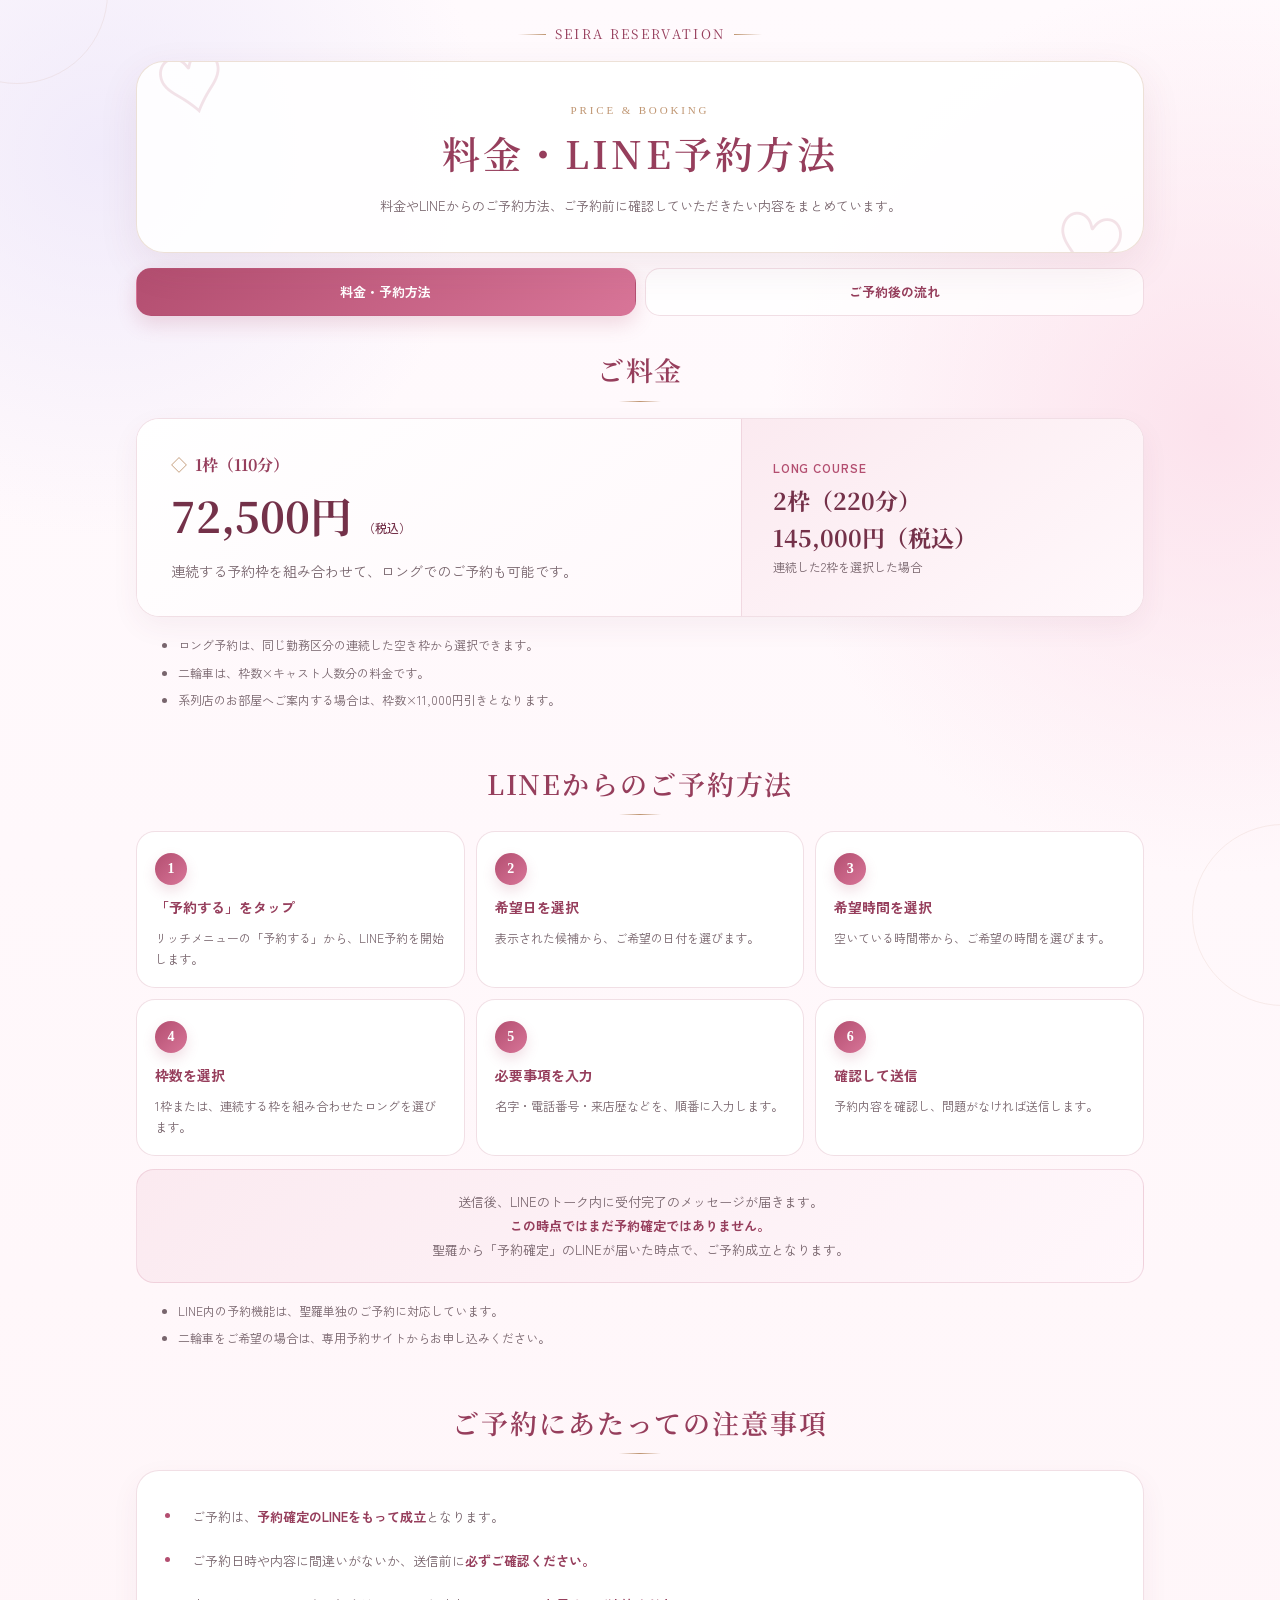
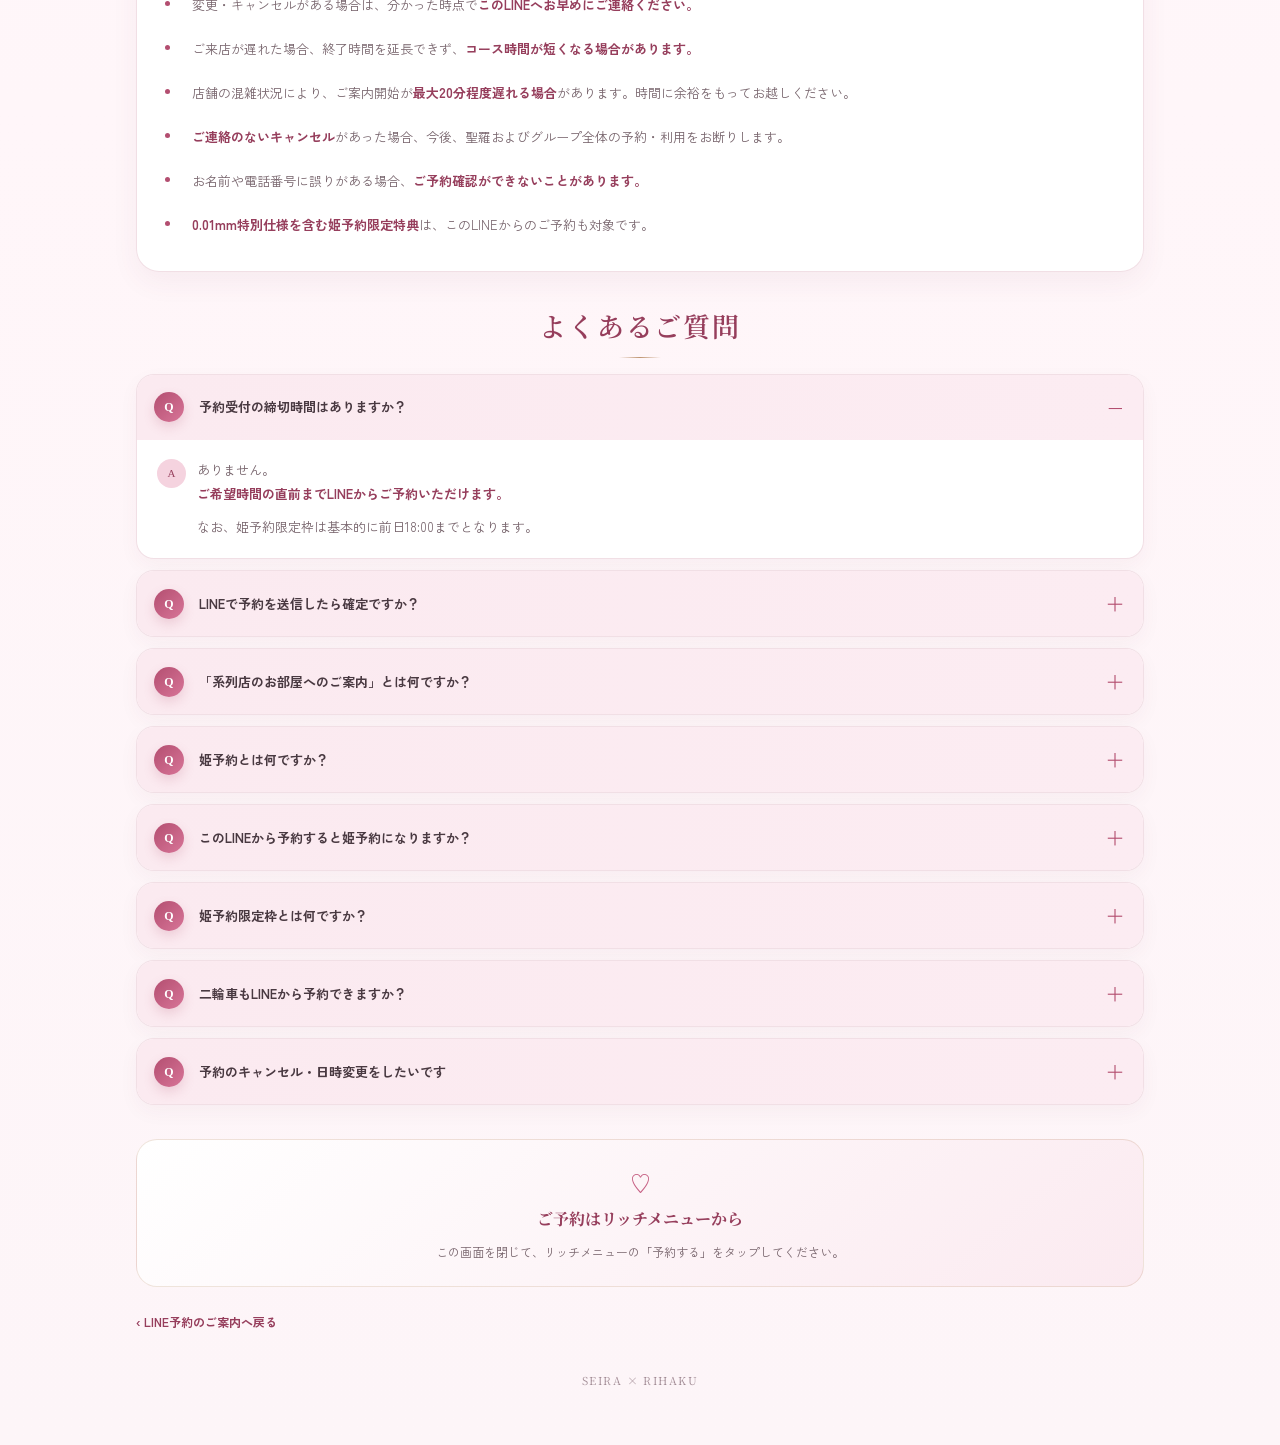
==== price-booking/index.html @ ce8f6fa1 "Add files via upload" ====
<!doctype html>
<html lang="ja">
<head>
  <meta charset="utf-8">
  <meta name="viewport" content="width=device-width,initial-scale=1,viewport-fit=cover">
  <meta name="theme-color" content="#fff7fa">
  <meta name="description" content="聖羅の料金とLINEからの予約方法をご案内します。">
  <title>料金・LINE予約方法｜聖羅</title>
  <link rel="stylesheet" href="../assets/style.css">
</head>
<body>
  <main class="site-shell">
    <div class="mini-brand">SEIRA RESERVATION</div>
    <header class="hero">
      <p class="eyebrow">Price &amp; Booking</p>
      <h1>料金・LINE予約方法</h1>
      <p class="hero-lead">料金やLINEからのご予約方法、ご予約前に確認していただきたい内容をまとめています。</p>
    </header>

    <nav class="page-tabs" aria-label="ページ切り替え">
      <a href="./" aria-current="page">料金・予約方法</a>
      <a href="../visit-flow/">ご予約後の流れ</a>
    </nav>

    <section class="section" aria-labelledby="price-title">
      <h2 class="section-heading" id="price-title">ご料金</h2>
      <div class="card price-card">
        <div class="price-main">
          <div class="price-label">1枠（110分）</div>
          <p class="price-value">72,500円 <small>（税込）</small></p>
          <p class="price-copy">連続する予約枠を組み合わせて、ロングでのご予約も可能です。</p>
        </div>
        <div class="price-example">
          <span>LONG COURSE</span>
          <strong>2枠（220分）<br>145,000円（税込）</strong>
          <small>連続した2枠を選択した場合</small>
        </div>
      </div>
      <ul class="note-list">
        <li>ロング予約は、同じ勤務区分の連続した空き枠から選択できます。</li>
        <li>二輪車は、枠数×キャスト人数分の料金です。</li>
        <li>系列店のお部屋へご案内する場合は、枠数×11,000円引きとなります。</li>
      </ul>
    </section>

    <section class="section" aria-labelledby="method-title">
      <h2 class="section-heading" id="method-title">LINEからのご予約方法</h2>
      <div class="method-grid">
        <article class="method-step"><span class="step-number">1</span><h3>「予約する」をタップ</h3><p>リッチメニューの「予約する」から、LINE予約を開始します。</p></article>
        <article class="method-step"><span class="step-number">2</span><h3>希望日を選択</h3><p>表示された候補から、ご希望の日付を選びます。</p></article>
        <article class="method-step"><span class="step-number">3</span><h3>希望時間を選択</h3><p>空いている時間帯から、ご希望の時間を選びます。</p></article>
        <article class="method-step"><span class="step-number">4</span><h3>枠数を選択</h3><p>1枠または、連続する枠を組み合わせたロングを選びます。</p></article>
        <article class="method-step"><span class="step-number">5</span><h3>必要事項を入力</h3><p>名字・電話番号・来店歴などを、順番に入力します。</p></article>
        <article class="method-step"><span class="step-number">6</span><h3>確認して送信</h3><p>予約内容を確認し、問題がなければ送信します。</p></article>
      </div>
      <div class="important-box">
        送信後、LINEのトーク内に受付完了のメッセージが届きます。<br>
        <strong>この時点ではまだ予約確定ではありません。</strong><br>
        聖羅から「予約確定」のLINEが届いた時点で、ご予約成立となります。
      </div>
      <ul class="note-list">
        <li>LINE内の予約機能は、聖羅単独のご予約に対応しています。</li>
        <li>二輪車をご希望の場合は、専用予約サイトからお申し込みください。</li>
      </ul>
    </section>

    <section class="section" aria-labelledby="notes-title">
      <h2 class="section-heading" id="notes-title">ご予約にあたっての注意事項</h2>
      <div class="card">
        <ul class="booking-notes">
          <li>ご予約は、<strong>予約確定のLINEをもって成立</strong>となります。</li>
          <li>ご予約日時や内容に間違いがないか、送信前に<strong>必ずご確認ください。</strong></li>
          <li>変更・キャンセルがある場合は、分かった時点で<strong>このLINEへお早めにご連絡ください。</strong></li>
          <li>ご来店が遅れた場合、終了時間を延長できず、<strong>コース時間が短くなる場合があります。</strong></li>
          <li>店舗の混雑状況により、ご案内開始が<strong>最大20分程度遅れる場合</strong>があります。時間に余裕をもってお越しください。</li>
          <li><strong>ご連絡のないキャンセル</strong>があった場合、今後、聖羅およびグループ全体の予約・利用をお断りします。</li>
          <li>お名前や電話番号に誤りがある場合、<strong>ご予約確認ができないことがあります。</strong></li>
          <li><strong>0.01mm特別仕様を含む姫予約限定特典</strong>は、このLINEからのご予約も対象です。</li>
        </ul>
      </div>
    </section>

    <section class="section" aria-labelledby="faq-title">
      <h2 class="section-heading" id="faq-title">よくあるご質問</h2>
      <div class="faq-list">
        <details class="faq-item" open>
          <summary>予約受付の締切時間はありますか？</summary>
          <div class="faq-answer"><p>ありません。<br><strong>ご希望時間の直前までLINEからご予約いただけます。</strong></p><p>なお、姫予約限定枠は基本的に前日18:00までとなります。</p></div>
        </details>
        <details class="faq-item">
          <summary>LINEで予約を送信したら確定ですか？</summary>
          <div class="faq-answer"><p>送信した時点では、まだ確定していません。</p><p>聖羅が内容を確認し、このLINEに予約確定のお知らせを送った時点でご予約成立となります。</p></div>
        </details>
        <details class="faq-item">
          <summary>「系列店のお部屋へのご案内」とは何ですか？</summary>
          <div class="faq-answer"><p>ご希望時間に李白のお部屋が満室の場合、近隣の系列店「ルージュ」または「ベガス」のお部屋へご案内することがあります。</p><p>その場合は、<strong>枠数×11,000円引き</strong>となります。系列店への案内可否は、LINE予約の途中で選択できます。</p></div>
        </details>
        <details class="faq-item">
          <summary>姫予約とは何ですか？</summary>
          <div class="faq-answer"><p>キャストを通して予約する方法です。姫予約限定の特典やオプションも用意しています。</p></div>
        </details>
        <details class="faq-item">
          <summary>このLINEから予約すると姫予約になりますか？</summary>
          <div class="faq-answer"><p>はい。この公式LINEの「予約する」から送信したご予約は、聖羅の姫予約として受け付けます。</p></div>
        </details>
        <details class="faq-item">
          <summary>姫予約限定枠とは何ですか？</summary>
          <div class="faq-answer"><p>姫予約でのみ受け付けている予約枠です。</p><p>通常の予約枠と締切時間が異なり、基本的に前日18:00までとなります。</p></div>
        </details>
        <details class="faq-item">
          <summary>二輪車もLINEから予約できますか？</summary>
          <div class="faq-answer"><p>LINE内の予約機能は、聖羅単独のご予約に対応しています。</p><p>二輪車をご希望の場合は、専用予約サイトからお申し込みください。</p></div>
        </details>
        <details class="faq-item">
          <summary>予約のキャンセル・日時変更をしたいです</summary>
          <div class="faq-answer"><p>このLINEにそのままご返信ください。</p><p>変更やキャンセルが分かった時点で、早めのご連絡をお願いいたします。</p></div>
        </details>
      </div>
    </section>

    <aside class="close-guide">
      <div class="heart" aria-hidden="true">♡</div>
      <strong>ご予約はリッチメニューから</strong>
      <p>この画面を閉じて、リッチメニューの「予約する」をタップしてください。</p>
    </aside>

    <a class="back-link" href="../">‹ LINE予約のご案内へ戻る</a>
    <footer class="footer">SEIRA × RIHAKU</footer>
  </main>
</body>
</html>
---- assets/style.css ----
@import url('https://fonts.googleapis.com/css2?family=Noto+Serif+JP:wght@500;600;700&family=Zen+Kaku+Gothic+New:wght@400;500;700&display=swap');

:root {
  --rose-950: #743149;
  --rose-800: #963e5c;
  --rose-700: #b34e70;
  --rose-500: #d87598;
  --rose-300: #ecb3c8;
  --rose-200: #f5d3df;
  --rose-100: #fbeaf0;
  --rose-50: #fff7fa;
  --lavender: #eee8fa;
  --gold: #bf9571;
  --ink: #493941;
  --muted: #78656d;
  --line: rgba(179, 78, 112, .18);
  --shadow: 0 14px 40px rgba(125, 52, 79, .09);
  --serif: 'Noto Serif JP', 'Yu Mincho', 'Hiragino Mincho ProN', serif;
  --sans: 'Zen Kaku Gothic New', 'Yu Gothic', 'Hiragino Kaku Gothic ProN', sans-serif;
}

* { box-sizing: border-box; }

html { scroll-behavior: smooth; }

body {
  margin: 0;
  color: var(--ink);
  background:
    radial-gradient(circle at 8% 5%, rgba(238, 232, 250, .85), transparent 24rem),
    radial-gradient(circle at 95% 14%, rgba(251, 220, 232, .78), transparent 28rem),
    linear-gradient(180deg, #fffafd 0%, #fff6f9 56%, #fdf5f8 100%);
  font-family: var(--sans);
  font-size: 16px;
  line-height: 1.85;
  -webkit-text-size-adjust: 100%;
}

body::before,
body::after {
  position: fixed;
  z-index: -1;
  width: 180px;
  height: 180px;
  border: 1px solid rgba(191, 149, 113, .13);
  border-radius: 50%;
  content: '';
  pointer-events: none;
}

body::before { top: -98px; left: -74px; }
body::after { right: -94px; bottom: -106px; }

a { color: inherit; }

.site-shell {
  width: min(100%, 1040px);
  margin: 0 auto;
  padding: 22px 16px 54px;
}

.mini-brand {
  display: flex;
  align-items: center;
  justify-content: center;
  gap: 9px;
  margin-bottom: 15px;
  color: var(--rose-800);
  font-family: var(--serif);
  font-size: 13px;
  letter-spacing: .18em;
}

.mini-brand::before,
.mini-brand::after {
  width: 28px;
  height: 1px;
  background: linear-gradient(90deg, transparent, var(--gold));
  content: '';
}

.mini-brand::after { transform: scaleX(-1); }

.hero {
  position: relative;
  overflow: hidden;
  padding: 38px 28px 34px;
  border: 1px solid rgba(191, 149, 113, .28);
  border-radius: 28px;
  background: rgba(255, 255, 255, .89);
  box-shadow: var(--shadow);
  text-align: center;
}

.hero::before,
.hero::after {
  position: absolute;
  color: rgba(179, 78, 112, .16);
  font-family: var(--serif);
  font-size: 72px;
  line-height: 1;
  content: '♡';
}

.hero::before { top: -18px; left: 18px; transform: rotate(-14deg); }
.hero::after { right: 17px; bottom: -25px; transform: rotate(12deg); }

.eyebrow {
  margin: 0 0 4px;
  color: var(--gold);
  font-family: Georgia, serif;
  font-size: 11px;
  letter-spacing: .26em;
  text-transform: uppercase;
}

h1 {
  margin: 0;
  color: var(--rose-800);
  font-family: var(--serif);
  font-size: clamp(25px, 5.2vw, 38px);
  font-weight: 600;
  letter-spacing: .08em;
  line-height: 1.5;
}

.hero-lead {
  max-width: 650px;
  margin: 13px auto 0;
  color: var(--muted);
  font-size: 13px;
  line-height: 1.85;
}

.page-tabs {
  display: grid;
  grid-template-columns: repeat(2, minmax(0, 1fr));
  gap: 9px;
  margin: 15px 0 30px;
}

.page-tabs a {
  display: flex;
  min-height: 48px;
  align-items: center;
  justify-content: center;
  padding: 9px 12px;
  border: 1px solid var(--line);
  border-radius: 15px;
  background: rgba(255, 255, 255, .76);
  color: var(--rose-800);
  font-size: 13px;
  font-weight: 700;
  line-height: 1.45;
  text-align: center;
  text-decoration: none;
}

.page-tabs a[aria-current='page'] {
  border-color: transparent;
  background: linear-gradient(135deg, var(--rose-700), var(--rose-500));
  color: #fff;
  box-shadow: 0 8px 20px rgba(179, 78, 112, .2);
}

.section { margin-top: 34px; }

.section-heading {
  margin: 0 0 16px;
  color: var(--rose-800);
  font-family: var(--serif);
  font-size: clamp(20px, 4vw, 27px);
  font-weight: 600;
  letter-spacing: .07em;
  line-height: 1.5;
  text-align: center;
}

.section-heading::after {
  display: block;
  width: 42px;
  height: 1px;
  margin: 10px auto 0;
  background: linear-gradient(90deg, transparent, var(--gold), transparent);
  content: '';
}

.card {
  border: 1px solid var(--line);
  border-radius: 23px;
  background: rgba(255, 255, 255, .94);
  box-shadow: 0 10px 28px rgba(125, 52, 79, .06);
}

.price-card {
  display: grid;
  grid-template-columns: minmax(0, 1.2fr) minmax(260px, .8fr);
  overflow: hidden;
}

.price-main {
  padding: 31px 34px;
  background: linear-gradient(145deg, #fff 0%, #fff8fb 100%);
}

.price-label {
  display: inline-flex;
  align-items: center;
  gap: 8px;
  margin-bottom: 5px;
  color: var(--rose-800);
  font-family: var(--serif);
  font-size: 16px;
  font-weight: 700;
}

.price-label::before { color: var(--gold); content: '◇'; }

.price-value {
  margin: 0;
  color: var(--rose-950);
  font-family: var(--serif);
  font-size: clamp(27px, 5vw, 42px);
  font-weight: 700;
  line-height: 1.45;
}

.price-value small {
  font-family: var(--sans);
  font-size: 12px;
  font-weight: 500;
}

.price-copy {
  margin: 14px 0 0;
  color: var(--muted);
  font-size: 14px;
}

.price-example {
  display: flex;
  flex-direction: column;
  justify-content: center;
  padding: 29px 31px;
  border-left: 1px solid var(--line);
  background: linear-gradient(145deg, var(--rose-100), #fff8fb);
}

.price-example span {
  color: var(--rose-700);
  font-size: 12px;
  font-weight: 700;
  letter-spacing: .08em;
}

.price-example strong {
  margin-top: 4px;
  color: var(--rose-950);
  font-family: var(--serif);
  font-size: 23px;
  line-height: 1.6;
}

.price-example small { color: var(--muted); font-size: 12px; }

.note-list {
  margin: 0;
  padding: 17px 23px 19px 42px;
  color: var(--muted);
  font-size: 12px;
}

.note-list li + li { margin-top: 5px; }

.method-grid {
  display: grid;
  grid-template-columns: repeat(3, minmax(0, 1fr));
  gap: 11px;
}

.method-step {
  position: relative;
  min-height: 148px;
  padding: 20px 18px 18px;
  border: 1px solid var(--line);
  border-radius: 19px;
  background: rgba(255, 255, 255, .94);
}

.step-number {
  display: inline-flex;
  width: 32px;
  height: 32px;
  align-items: center;
  justify-content: center;
  margin-bottom: 10px;
  border-radius: 50%;
  background: linear-gradient(135deg, var(--rose-700), var(--rose-500));
  color: #fff;
  font-family: Georgia, serif;
  font-size: 14px;
  font-weight: 700;
  box-shadow: 0 6px 13px rgba(179, 78, 112, .18);
}

.method-step h3 {
  margin: 0;
  color: var(--rose-800);
  font-size: 14px;
}

.method-step p {
  margin: 6px 0 0;
  color: var(--muted);
  font-size: 12px;
  line-height: 1.75;
}

.important-box {
  margin-top: 13px;
  padding: 20px 22px;
  border: 1px solid rgba(179, 78, 112, .16);
  border-radius: 18px;
  background: linear-gradient(135deg, var(--rose-100), #fff7fb);
  color: var(--muted);
  font-size: 13px;
  text-align: center;
}

.important-box strong { color: var(--rose-800); }

.booking-notes {
  margin: 0;
  padding: 24px 29px 24px 52px;
  list-style: none;
  counter-reset: note;
}

.booking-notes li {
  position: relative;
  padding: 10px 0 10px 3px;
  color: var(--muted);
  font-size: 13px;
}

.booking-notes li::before {
  position: absolute;
  top: 18px;
  left: -24px;
  width: 5px;
  height: 5px;
  border-radius: 50%;
  background: var(--rose-700);
  content: '';
}

.booking-notes strong { color: var(--rose-800); }

.faq-list { display: grid; gap: 11px; }

.faq-item {
  overflow: hidden;
  border: 1px solid var(--line);
  border-radius: 18px;
  background: rgba(255, 255, 255, .95);
  box-shadow: 0 7px 20px rgba(125, 52, 79, .045);
}

.faq-item summary {
  position: relative;
  display: grid;
  grid-template-columns: 34px minmax(0, 1fr) 22px;
  gap: 11px;
  align-items: center;
  padding: 14px 17px;
  background: linear-gradient(90deg, var(--rose-100), #fcecf2);
  color: var(--ink);
  cursor: pointer;
  font-size: 13px;
  font-weight: 700;
  list-style: none;
}

.faq-item summary::-webkit-details-marker { display: none; }

.faq-item summary::before {
  display: inline-flex;
  width: 30px;
  height: 30px;
  align-items: center;
  justify-content: center;
  border-radius: 50%;
  background: linear-gradient(135deg, var(--rose-700), var(--rose-500));
  color: #fff;
  content: 'Q';
  font-family: Georgia, serif;
  font-size: 12px;
  box-shadow: 0 5px 12px rgba(179, 78, 112, .2);
}

.faq-item summary::after {
  color: var(--rose-700);
  content: '＋';
  font-size: 20px;
  font-weight: 400;
  text-align: center;
}

.faq-item[open] summary::after { content: '−'; }

.faq-answer {
  position: relative;
  padding: 18px 22px 19px 60px;
  color: var(--muted);
  font-size: 13px;
}

.faq-answer::before {
  position: absolute;
  top: 19px;
  left: 20px;
  display: inline-flex;
  width: 29px;
  height: 29px;
  align-items: center;
  justify-content: center;
  border-radius: 50%;
  background: var(--rose-200);
  color: var(--rose-800);
  content: 'A';
  font-family: Georgia, serif;
  font-size: 11px;
}

.faq-answer p { margin: 0; }
.faq-answer p + p { margin-top: 9px; }
.faq-answer strong { color: var(--rose-800); }

.timeline {
  position: relative;
  display: grid;
  gap: 16px;
}

.timeline::before {
  position: absolute;
  top: 34px;
  bottom: 34px;
  left: 32px;
  width: 1px;
  background: linear-gradient(var(--rose-300), var(--lavender), var(--rose-300));
  content: '';
}

.timeline-item {
  position: relative;
  display: grid;
  grid-template-columns: 46px minmax(0, 1fr);
  gap: 15px;
  align-items: start;
  padding: 24px 26px 24px 20px;
}

.timeline-number {
  z-index: 1;
  display: flex;
  width: 40px;
  height: 40px;
  align-items: center;
  justify-content: center;
  border: 4px solid #fff;
  border-radius: 50%;
  background: linear-gradient(135deg, var(--rose-700), var(--rose-500));
  color: #fff;
  font-family: Georgia, serif;
  font-size: 14px;
  font-weight: 700;
  box-shadow: 0 6px 15px rgba(179, 78, 112, .2);
}

.timeline-copy h2 {
  margin: 4px 0 8px;
  color: var(--rose-800);
  font-family: var(--serif);
  font-size: 18px;
}

.timeline-copy p {
  margin: 0;
  color: var(--muted);
  font-size: 13px;
}

.timeline-copy p + p { margin-top: 12px; }
.timeline-copy strong { color: var(--rose-800); }

.survey-callout {
  margin-top: 14px;
  padding: 13px 15px;
  border: 1px solid rgba(136, 111, 177, .16);
  border-radius: 14px;
  background: linear-gradient(135deg, var(--lavender), #fbf8ff);
  color: #6e577f;
  font-size: 12px;
  font-weight: 700;
}

.close-guide {
  margin-top: 34px;
  padding: 23px 22px;
  border: 1px solid rgba(191, 149, 113, .25);
  border-radius: 21px;
  background: linear-gradient(140deg, #fff, var(--rose-100));
  text-align: center;
}

.close-guide .heart { color: var(--rose-600, #c65f83); font-size: 21px; }

.close-guide strong {
  display: block;
  margin-top: 2px;
  color: var(--rose-800);
  font-family: var(--serif);
  font-size: 16px;
}

.close-guide p {
  margin: 7px 0 0;
  color: var(--muted);
  font-size: 12px;
}

.back-link {
  display: inline-flex;
  align-items: center;
  gap: 6px;
  margin-top: 24px;
  color: var(--rose-800);
  font-size: 12px;
  font-weight: 700;
  text-decoration: none;
}

.footer {
  padding: 35px 0 0;
  color: #a28c95;
  font-family: var(--serif);
  font-size: 11px;
  letter-spacing: .13em;
  text-align: center;
}

.portal-grid {
  display: grid;
  grid-template-columns: repeat(2, minmax(0, 1fr));
  gap: 14px;
  margin-top: 24px;
}

.portal-link {
  display: block;
  padding: 26px 21px;
  border: 1px solid var(--line);
  border-radius: 21px;
  background: rgba(255, 255, 255, .94);
  color: var(--rose-800);
  text-decoration: none;
  box-shadow: var(--shadow);
}

.portal-link span { color: var(--gold); font-family: Georgia, serif; font-size: 11px; letter-spacing: .2em; }
.portal-link strong { display: block; margin-top: 4px; font-family: var(--serif); font-size: 19px; }
.portal-link p { margin: 6px 0 0; color: var(--muted); font-size: 12px; }

@media (max-width: 720px) {
  body { font-size: 15px; }
  .site-shell { padding: 14px 10px 42px; }
  .hero { padding: 29px 17px 27px; border-radius: 22px; }
  .hero::before, .hero::after { font-size: 52px; }
  .page-tabs { margin-bottom: 27px; }
  .page-tabs a { min-height: 45px; padding: 8px 7px; font-size: 11.5px; }
  .section { margin-top: 29px; }
  .price-card { grid-template-columns: 1fr; }
  .price-main { padding: 25px 21px; }
  .price-example { padding: 20px 21px; border-top: 1px solid var(--line); border-left: 0; }
  .price-example strong { font-size: 20px; }
  .note-list { padding: 14px 20px 17px 36px; }
  .method-grid { grid-template-columns: repeat(2, minmax(0, 1fr)); gap: 8px; }
  .method-step { min-height: 137px; padding: 17px 14px 15px; }
  .booking-notes { padding: 18px 18px 19px 43px; }
  .booking-notes li { font-size: 12px; line-height: 1.8; }
  .faq-item summary { grid-template-columns: 31px minmax(0, 1fr) 18px; gap: 9px; padding: 12px 12px; font-size: 12px; }
  .faq-item summary::before { width: 28px; height: 28px; }
  .faq-answer { padding: 15px 14px 17px 50px; font-size: 12px; }
  .faq-answer::before { top: 16px; left: 13px; width: 27px; height: 27px; }
  .timeline::before { left: 26px; }
  .timeline-item { grid-template-columns: 39px minmax(0, 1fr); gap: 11px; padding: 19px 15px 20px 11px; }
  .timeline-number { width: 36px; height: 36px; }
  .timeline-copy h2 { margin-top: 2px; font-size: 16px; }
  .timeline-copy p { font-size: 12px; }
  .portal-grid { grid-template-columns: 1fr; }
}

@media (max-width: 370px) {
  .method-grid { grid-template-columns: 1fr; }
  .method-step { min-height: 0; }
}

@media (prefers-reduced-motion: reduce) {
  html { scroll-behavior: auto; }
}
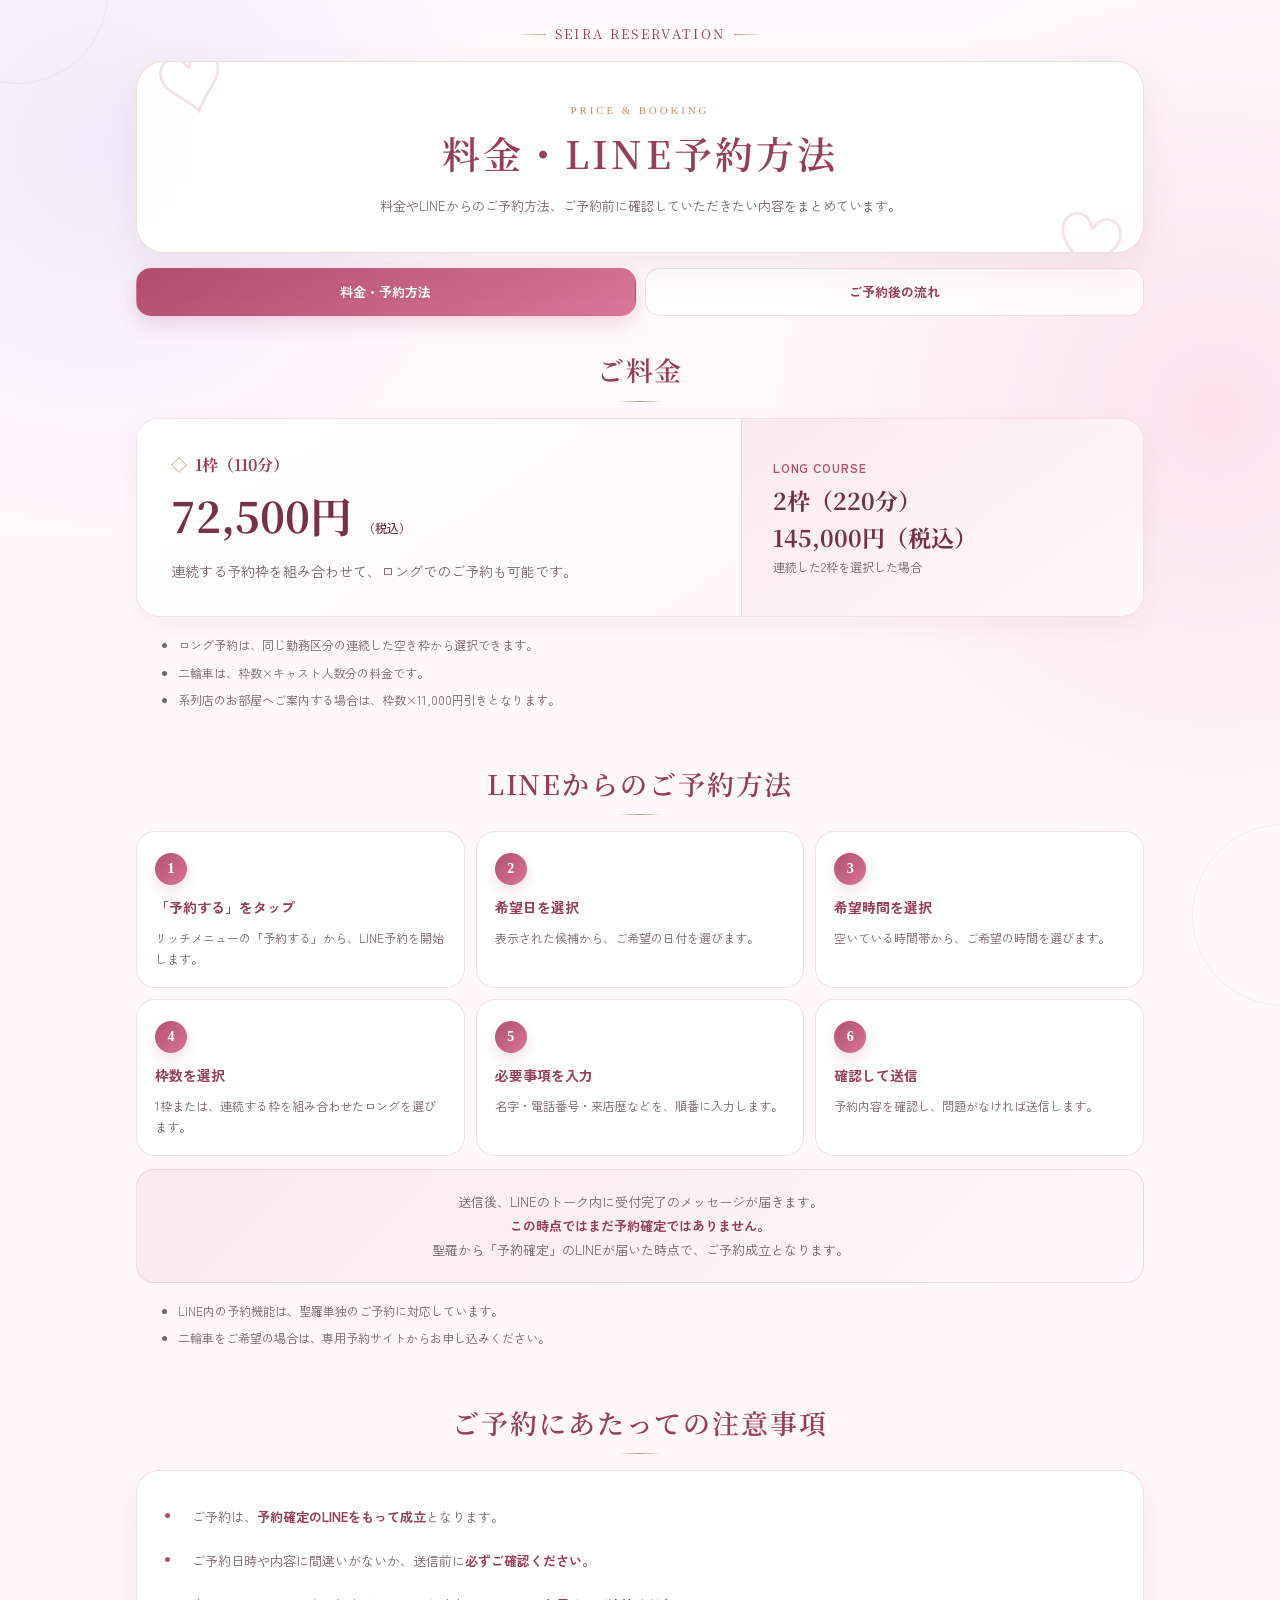
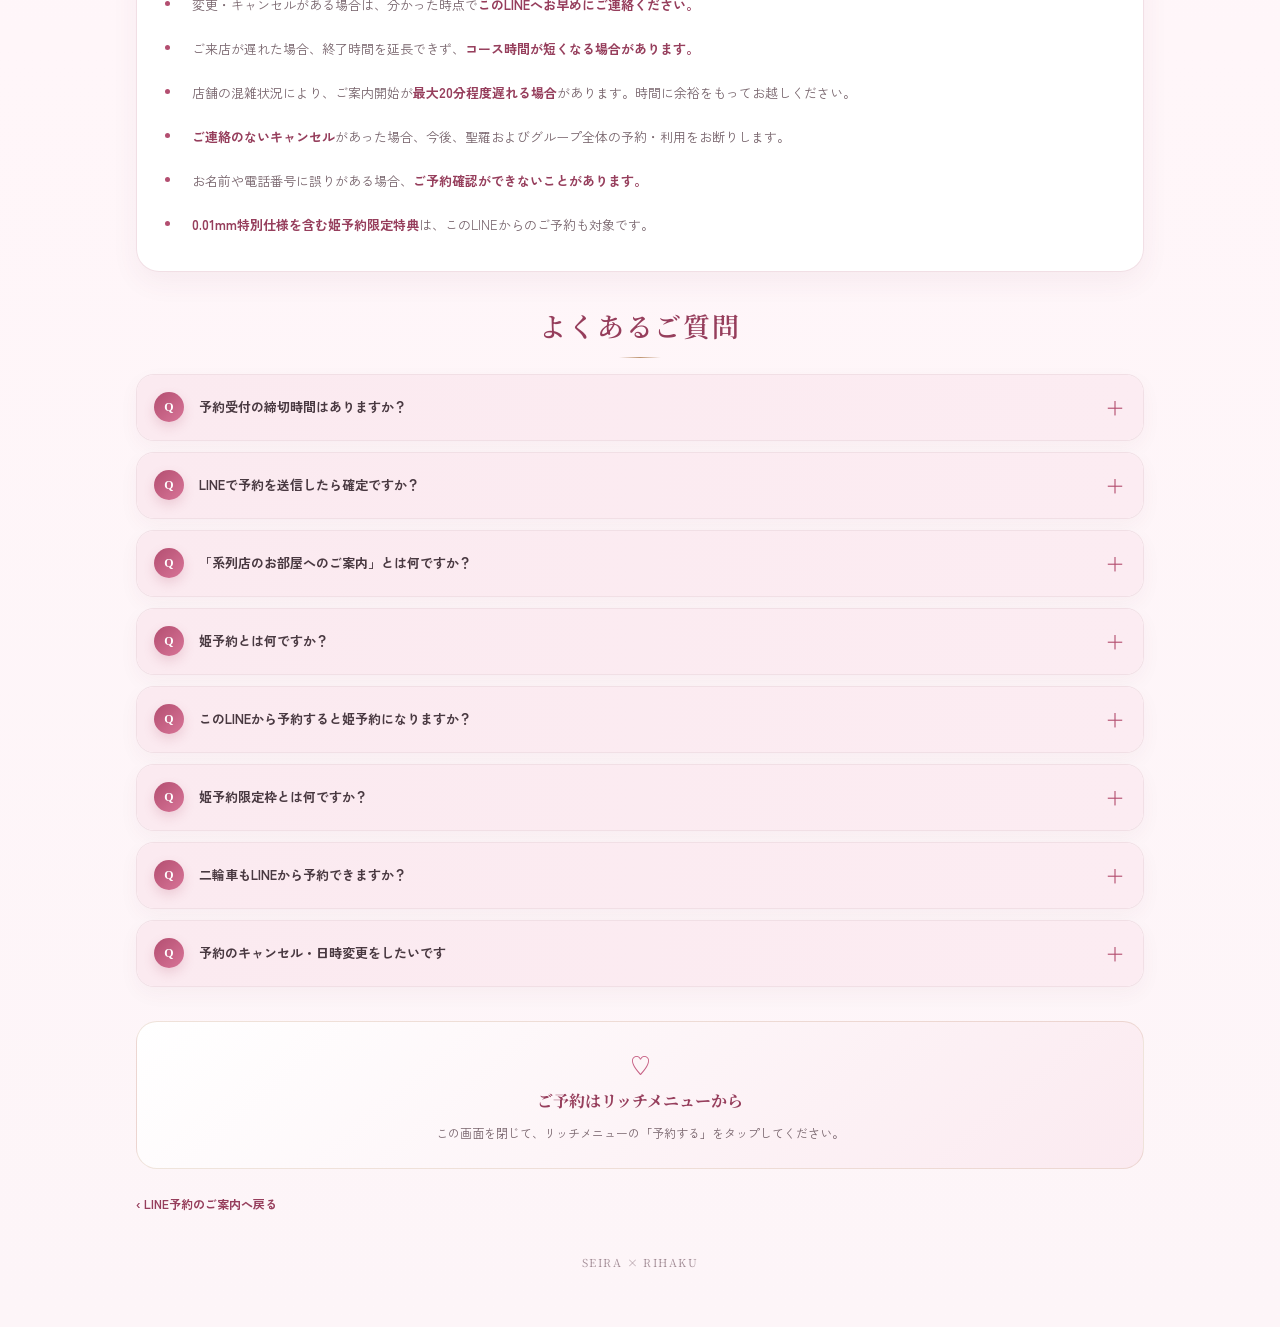
==== commit c4815830: "Update index.html" ====
--- a/price-booking/index.html
+++ b/price-booking/index.html
@@ -83,7 +83,7 @@
     <section class="section" aria-labelledby="faq-title">
       <h2 class="section-heading" id="faq-title">よくあるご質問</h2>
       <div class="faq-list">
-        <details class="faq-item" open>
+        <details class="faq-item">
           <summary>予約受付の締切時間はありますか？</summary>
           <div class="faq-answer"><p>ありません。<br><strong>ご希望時間の直前までLINEからご予約いただけます。</strong></p><p>なお、姫予約限定枠は基本的に前日18:00までとなります。</p></div>
         </details>
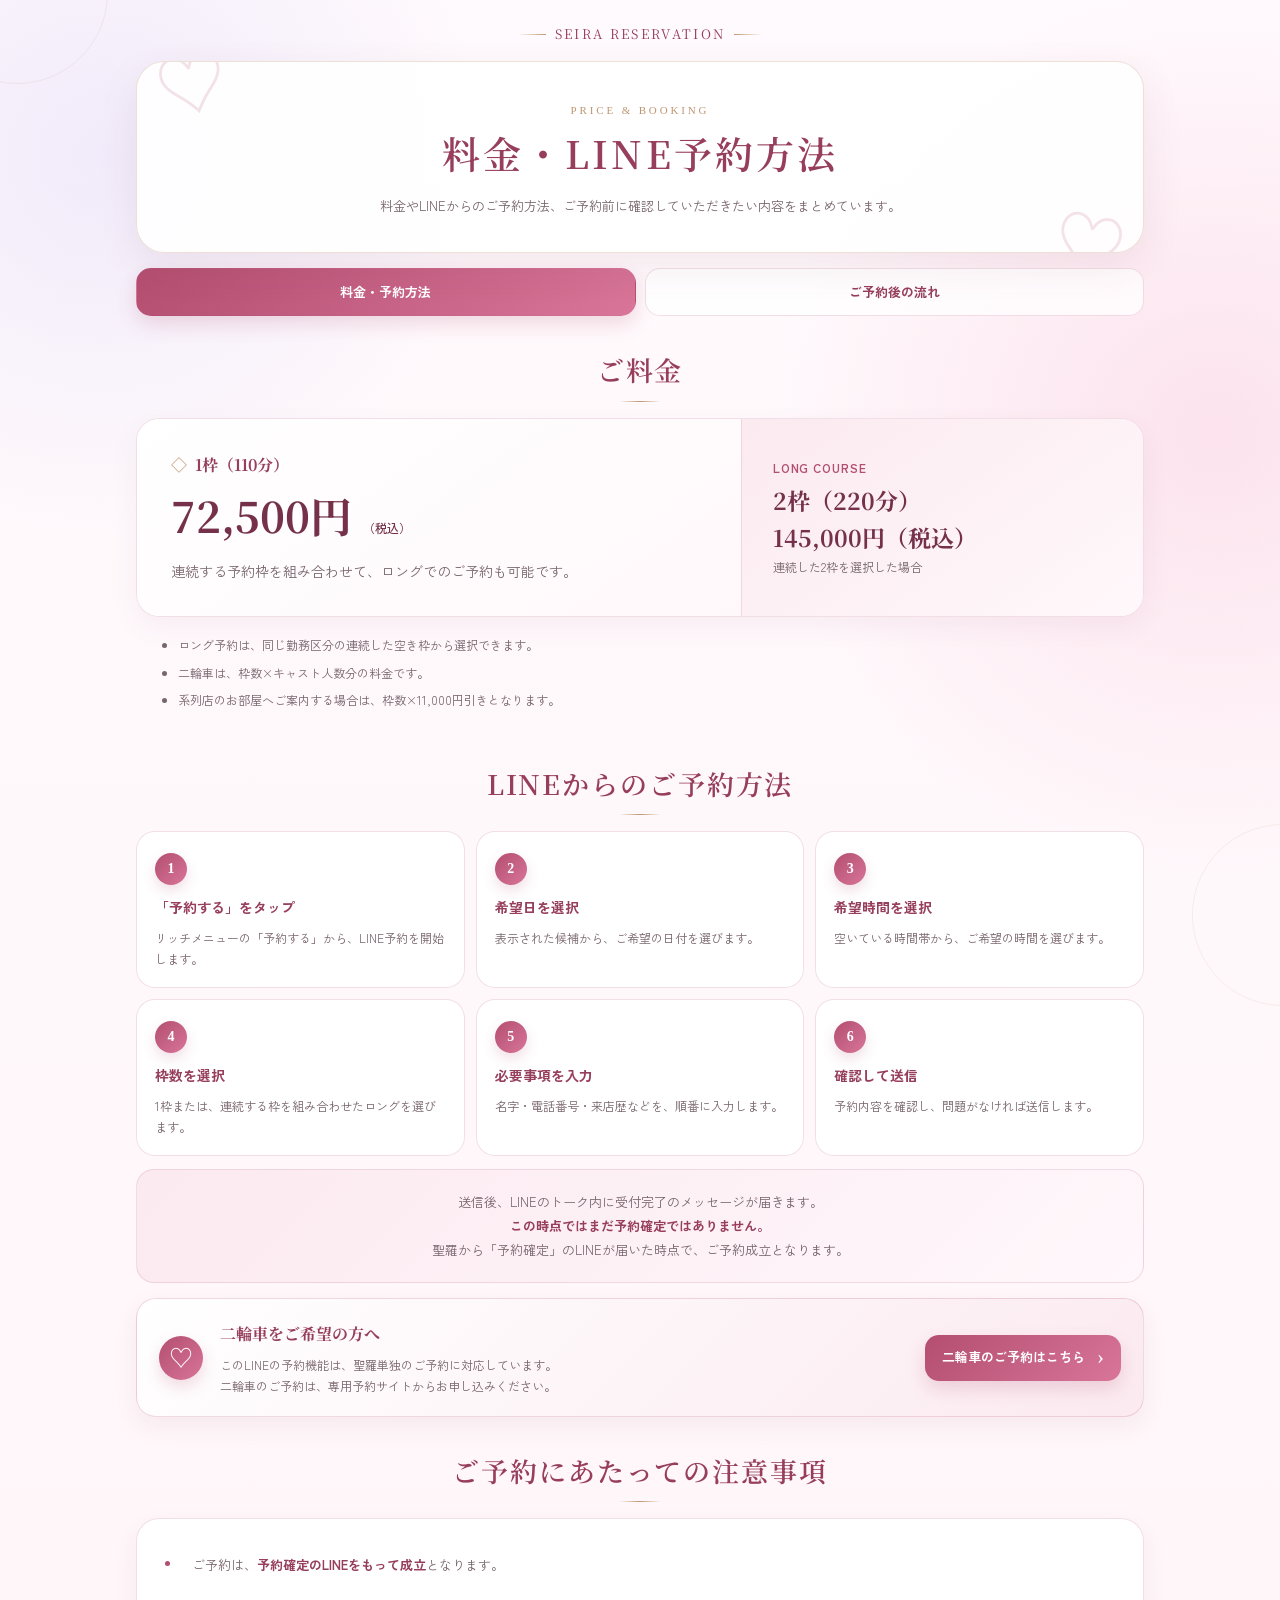
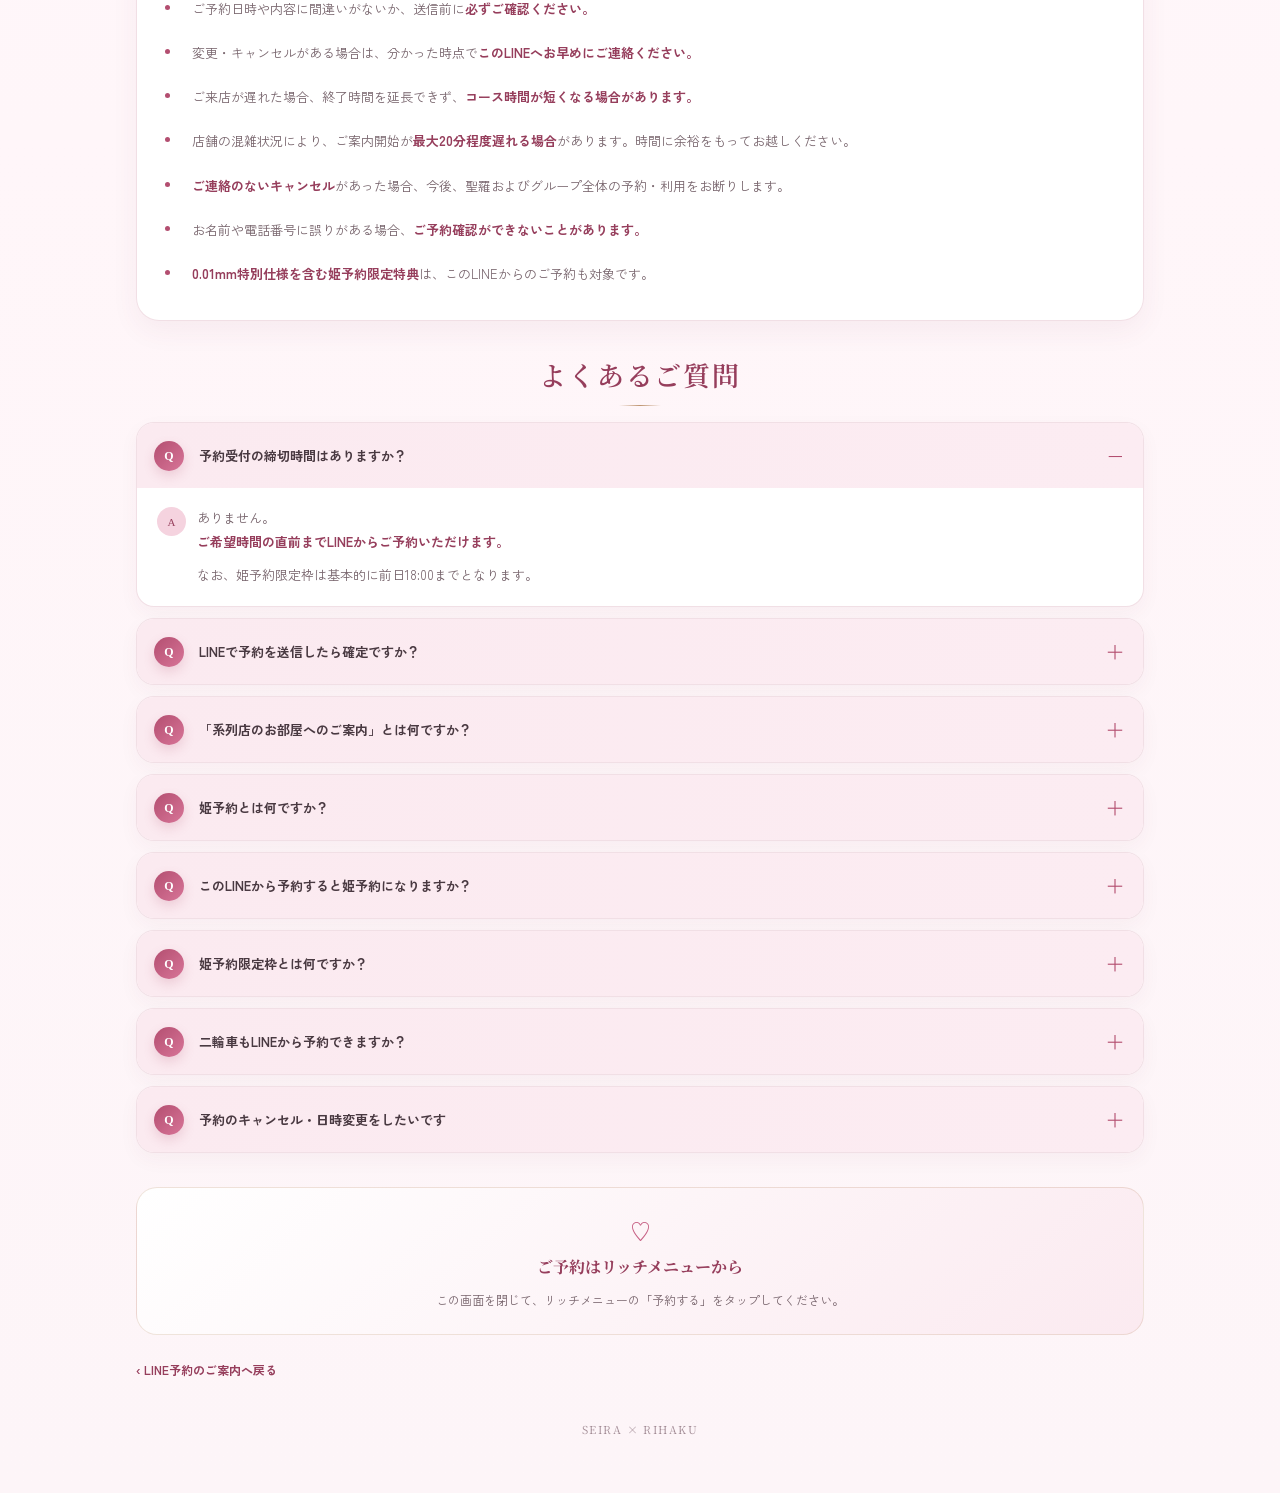
==== commit 0f2e2c68: "Add pair booking section and update FAQ for motorcycles" ====
--- a/price-booking/index.html
+++ b/price-booking/index.html
@@ -58,10 +58,14 @@
         <strong>この時点ではまだ予約確定ではありません。</strong><br>
         聖羅から「予約確定」のLINEが届いた時点で、ご予約成立となります。
       </div>
-      <ul class="note-list">
-        <li>LINE内の予約機能は、聖羅単独のご予約に対応しています。</li>
-        <li>二輪車をご希望の場合は、専用予約サイトからお申し込みください。</li>
-      </ul>
+      <aside class="pair-booking-card" aria-labelledby="pair-booking-title">
+        <div class="pair-booking-mark" aria-hidden="true">♡</div>
+        <div class="pair-booking-copy">
+          <h3 id="pair-booking-title">二輪車をご希望の方へ</h3>
+          <p>このLINEの予約機能は、聖羅単独のご予約に対応しています。<br>二輪車のご予約は、専用予約サイトからお申し込みください。</p>
+        </div>
+        <a class="pair-booking-button" href="https://seiraripo-reserve.com/" target="_blank" rel="noopener noreferrer">二輪車のご予約はこちら<span aria-hidden="true">›</span></a>
+      </aside>
     </section>
 
     <section class="section" aria-labelledby="notes-title">
@@ -83,7 +87,7 @@
     <section class="section" aria-labelledby="faq-title">
       <h2 class="section-heading" id="faq-title">よくあるご質問</h2>
       <div class="faq-list">
-        <details class="faq-item">
+        <details class="faq-item" open>
           <summary>予約受付の締切時間はありますか？</summary>
           <div class="faq-answer"><p>ありません。<br><strong>ご希望時間の直前までLINEからご予約いただけます。</strong></p><p>なお、姫予約限定枠は基本的に前日18:00までとなります。</p></div>
         </details>
@@ -109,7 +113,11 @@
         </details>
         <details class="faq-item">
           <summary>二輪車もLINEから予約できますか？</summary>
-          <div class="faq-answer"><p>LINE内の予約機能は、聖羅単独のご予約に対応しています。</p><p>二輪車をご希望の場合は、専用予約サイトからお申し込みください。</p></div>
+          <div class="faq-answer">
+            <p>このLINEの予約機能は、聖羅単独のご予約に対応しています。</p>
+            <p>二輪車をご希望の場合は、専用予約サイトからお申し込みください。</p>
+            <a class="pair-booking-button pair-booking-button-inline" href="https://seiraripo-reserve.com/" target="_blank" rel="noopener noreferrer">二輪車のご予約はこちら<span aria-hidden="true">›</span></a>
+          </div>
         </details>
         <details class="faq-item">
           <summary>予約のキャンセル・日時変更をしたいです</summary>
--- a/assets/style.css
+++ b/assets/style.css
@@ -329,6 +329,85 @@
 
 .important-box strong { color: var(--rose-800); }
 
+.pair-booking-card {
+  display: grid;
+  grid-template-columns: 46px minmax(0, 1fr) auto;
+  gap: 15px;
+  align-items: center;
+  margin-top: 15px;
+  padding: 20px 22px;
+  border: 1px solid rgba(179, 78, 112, .2);
+  border-radius: 20px;
+  background: linear-gradient(135deg, #fff 0%, var(--rose-100) 100%);
+  box-shadow: 0 9px 24px rgba(125, 52, 79, .07);
+}
+
+.pair-booking-mark {
+  display: flex;
+  width: 44px;
+  height: 44px;
+  align-items: center;
+  justify-content: center;
+  border-radius: 50%;
+  background: linear-gradient(135deg, var(--rose-700), var(--rose-500));
+  color: #fff;
+  font-family: var(--serif);
+  font-size: 24px;
+  box-shadow: 0 7px 16px rgba(179, 78, 112, .2);
+}
+
+.pair-booking-copy h3 {
+  margin: 0;
+  color: var(--rose-800);
+  font-family: var(--serif);
+  font-size: 16px;
+}
+
+.pair-booking-copy p {
+  margin: 5px 0 0;
+  color: var(--muted);
+  font-size: 12px;
+  line-height: 1.75;
+}
+
+.pair-booking-button {
+  display: inline-flex;
+  min-height: 46px;
+  align-items: center;
+  justify-content: center;
+  gap: 12px;
+  padding: 10px 17px;
+  border-radius: 14px;
+  background: linear-gradient(135deg, var(--rose-700), var(--rose-500));
+  color: #fff;
+  font-size: 13px;
+  font-weight: 700;
+  line-height: 1.45;
+  text-align: center;
+  text-decoration: none;
+  box-shadow: 0 8px 18px rgba(179, 78, 112, .2);
+  transition: transform .18s ease, box-shadow .18s ease;
+}
+
+.pair-booking-button:hover {
+  transform: translateY(-1px);
+  box-shadow: 0 10px 22px rgba(179, 78, 112, .26);
+}
+
+.pair-booking-button:focus-visible {
+  outline: 3px solid rgba(216, 117, 152, .28);
+  outline-offset: 3px;
+}
+
+.pair-booking-button span {
+  font-family: Georgia, serif;
+  font-size: 21px;
+  font-weight: 400;
+  line-height: 1;
+}
+
+.pair-booking-button-inline { margin-top: 14px; }
+
 .booking-notes {
   margin: 0;
   padding: 24px 29px 24px 52px;
@@ -587,6 +666,9 @@
   .note-list { padding: 14px 20px 17px 36px; }
   .method-grid { grid-template-columns: repeat(2, minmax(0, 1fr)); gap: 8px; }
   .method-step { min-height: 137px; padding: 17px 14px 15px; }
+  .pair-booking-card { grid-template-columns: 44px minmax(0, 1fr); gap: 12px; padding: 18px 16px; }
+  .pair-booking-button { grid-column: 1 / -1; width: 100%; }
+  .pair-booking-button-inline { display: flex; width: 100%; }
   .booking-notes { padding: 18px 18px 19px 43px; }
   .booking-notes li { font-size: 12px; line-height: 1.8; }
   .faq-item summary { grid-template-columns: 31px minmax(0, 1fr) 18px; gap: 9px; padding: 12px 12px; font-size: 12px; }
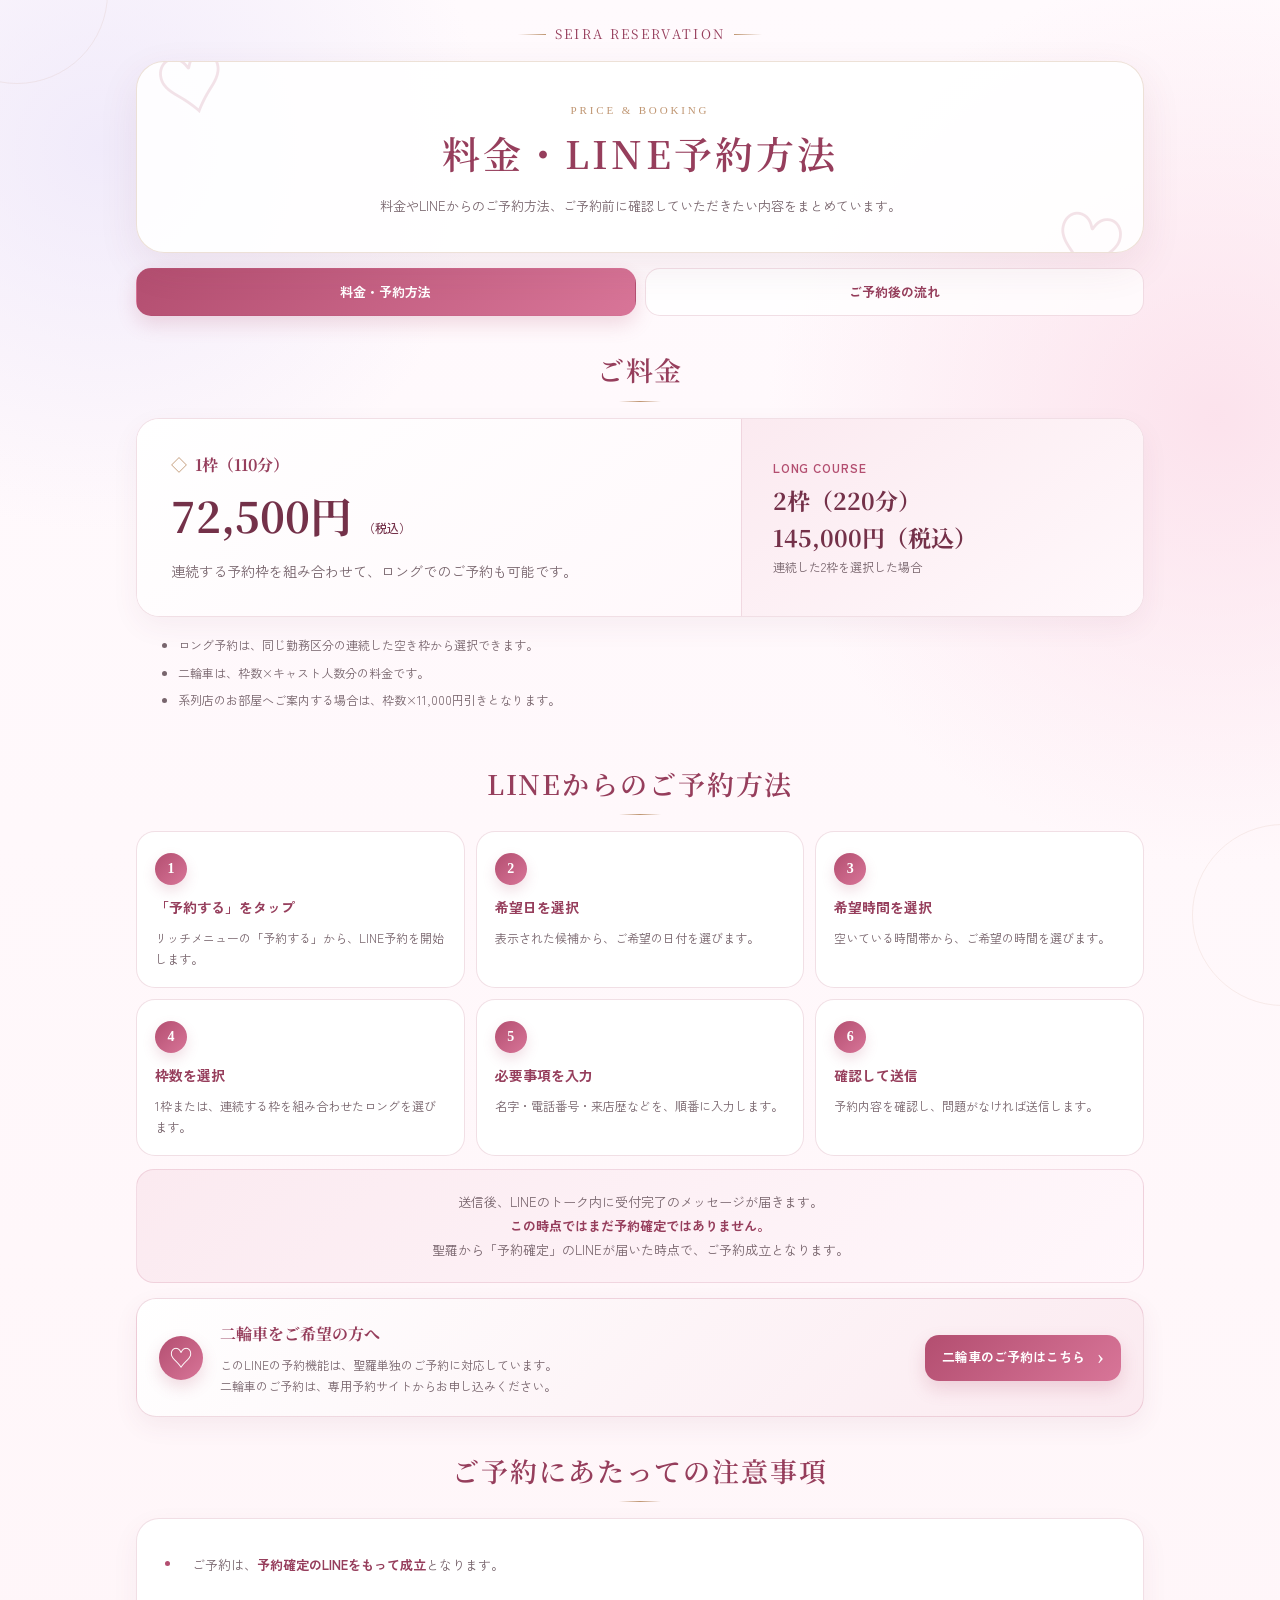
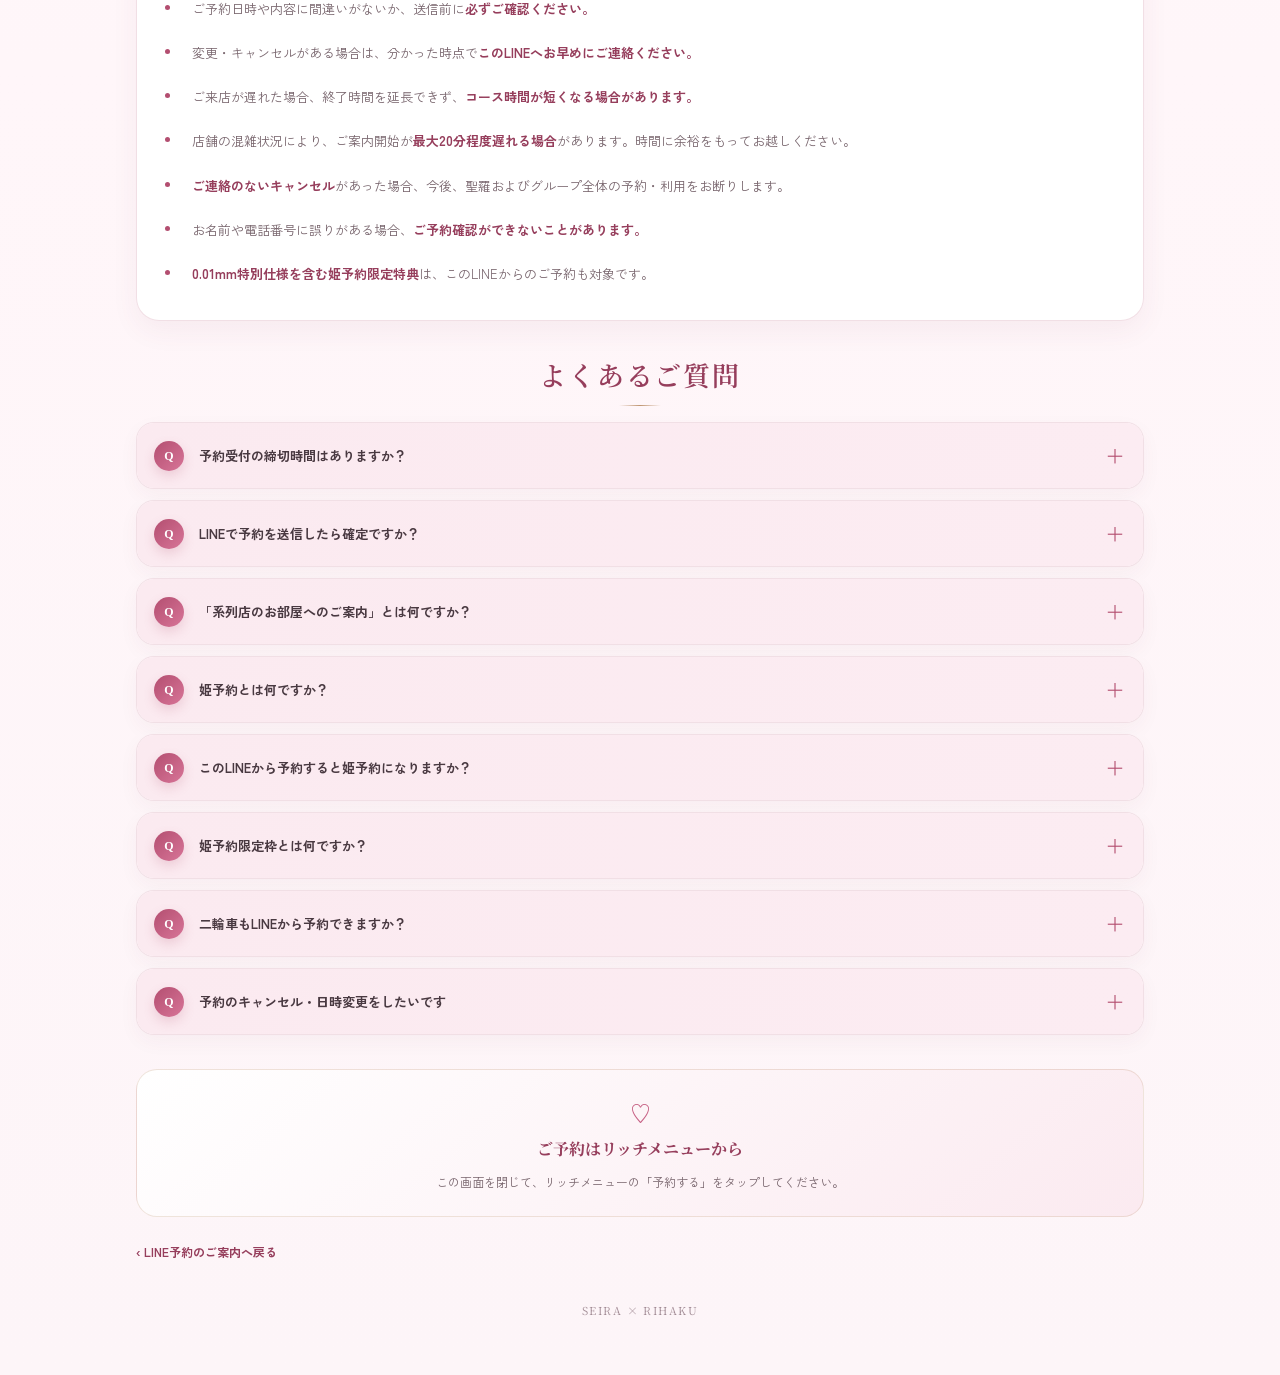
==== commit 9de1723f: "Remove 'open' attribute from FAQ item details" ====
--- a/price-booking/index.html
+++ b/price-booking/index.html
@@ -87,7 +87,7 @@
     <section class="section" aria-labelledby="faq-title">
       <h2 class="section-heading" id="faq-title">よくあるご質問</h2>
       <div class="faq-list">
-        <details class="faq-item" open>
+        <details class="faq-item">
           <summary>予約受付の締切時間はありますか？</summary>
           <div class="faq-answer"><p>ありません。<br><strong>ご希望時間の直前までLINEからご予約いただけます。</strong></p><p>なお、姫予約限定枠は基本的に前日18:00までとなります。</p></div>
         </details>
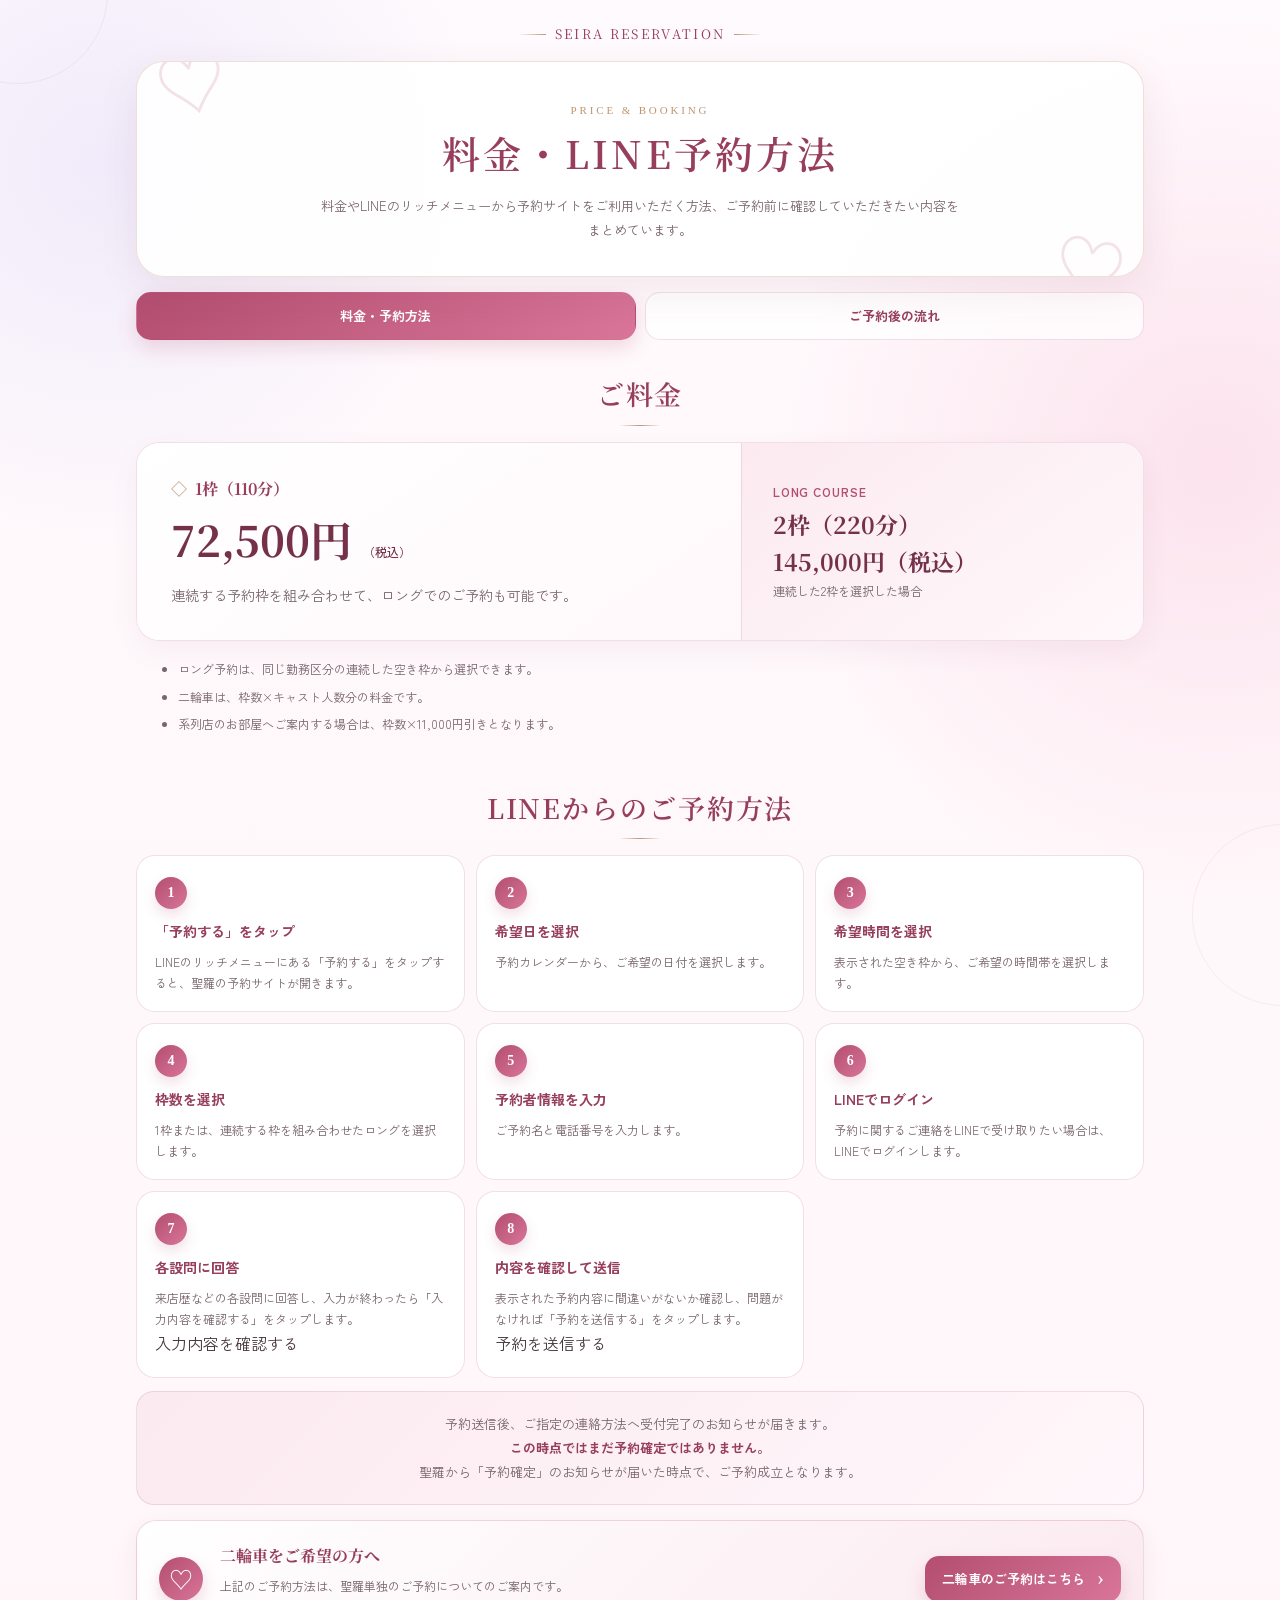
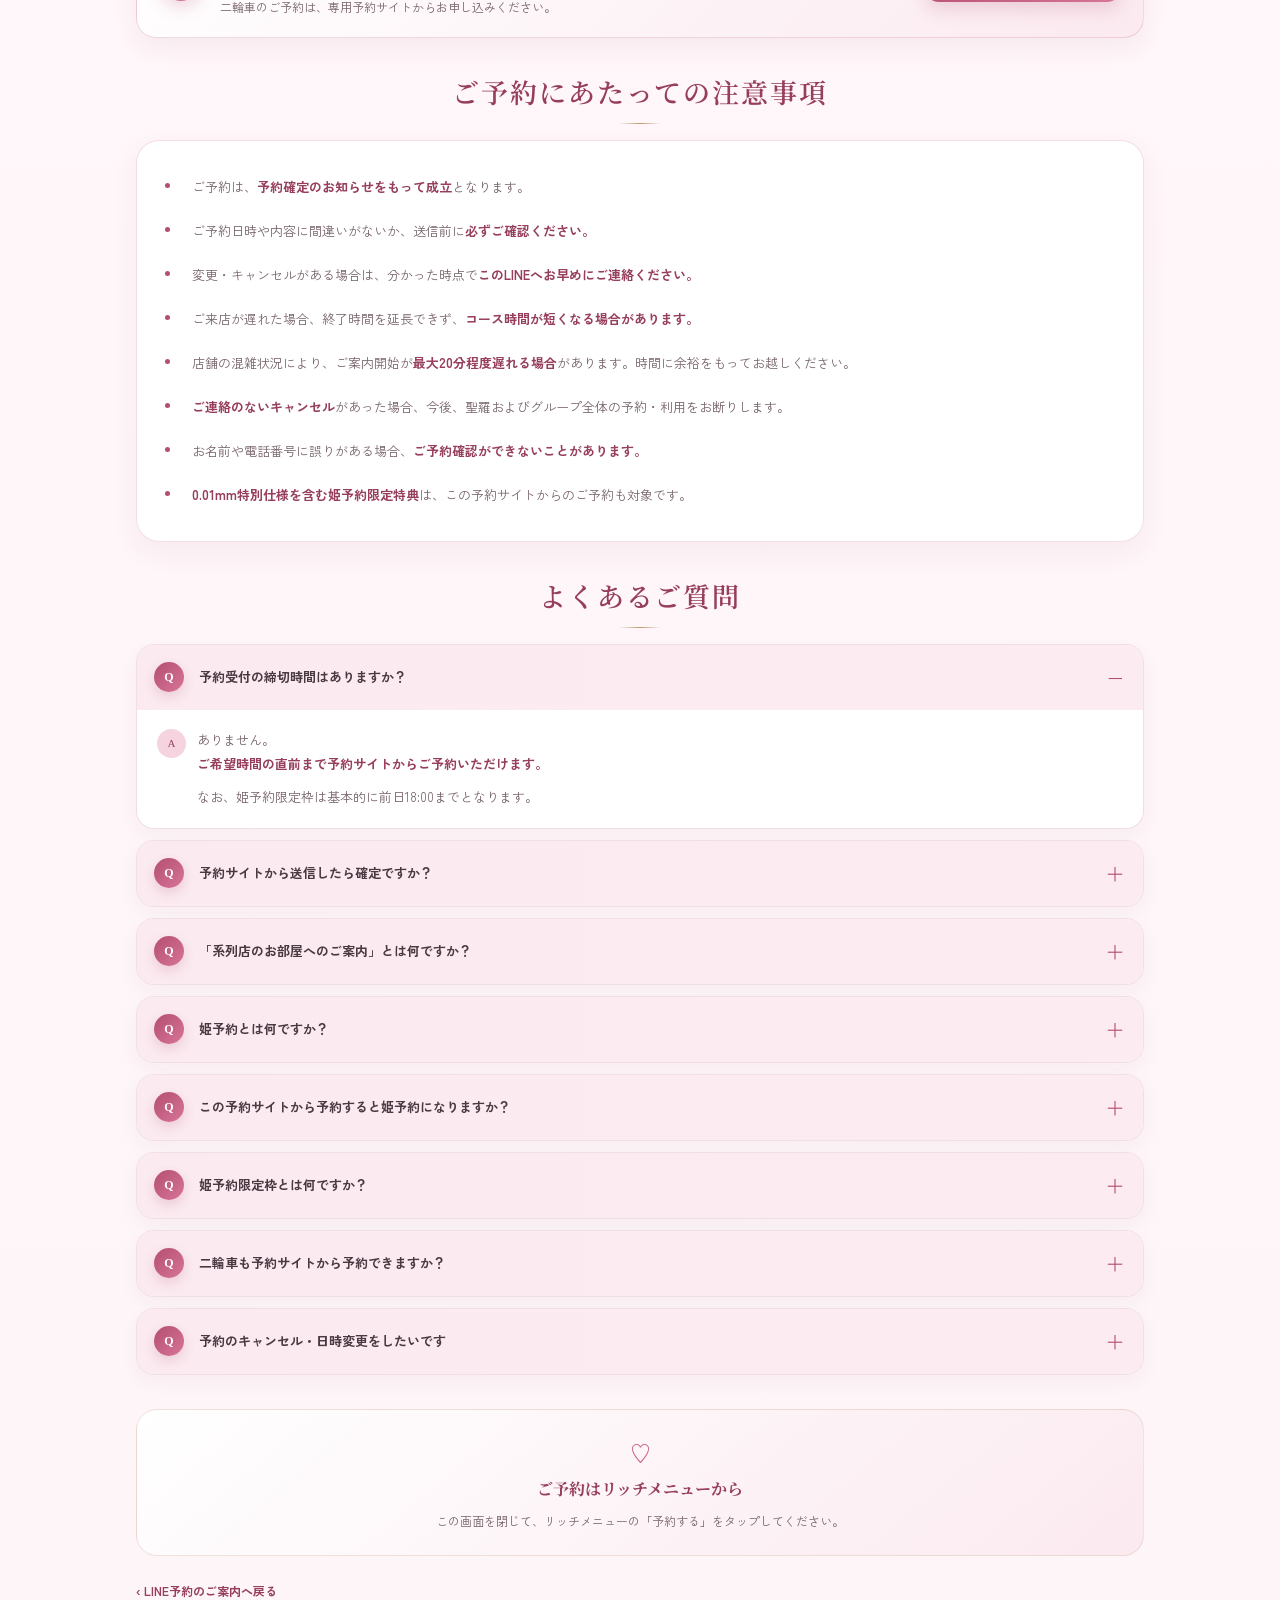
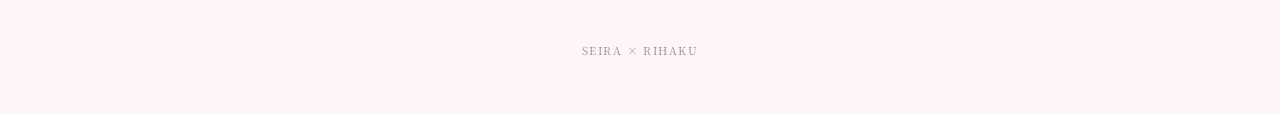
==== commit 75d432e5: "Update index.html" ====
--- a/price-booking/index.html
+++ b/price-booking/index.html
@@ -4,7 +4,7 @@
   <meta charset="utf-8">
   <meta name="viewport" content="width=device-width,initial-scale=1,viewport-fit=cover">
   <meta name="theme-color" content="#fff7fa">
-  <meta name="description" content="聖羅の料金とLINEからの予約方法をご案内します。">
+  <meta name="description" content="聖羅の料金と、LINEのリッチメニューから予約サイトを利用する方法をご案内します。">
   <title>料金・LINE予約方法｜聖羅</title>
   <link rel="stylesheet" href="../assets/style.css">
 </head>
@@ -14,7 +14,7 @@
     <header class="hero">
       <p class="eyebrow">Price &amp; Booking</p>
       <h1>料金・LINE予約方法</h1>
-      <p class="hero-lead">料金やLINEからのご予約方法、ご予約前に確認していただきたい内容をまとめています。</p>
+      <p class="hero-lead">料金やLINEのリッチメニューから予約サイトをご利用いただく方法、ご予約前に確認していただきたい内容をまとめています。</p>
     </header>
 
     <nav class="page-tabs" aria-label="ページ切り替え">
@@ -46,23 +46,33 @@
     <section class="section" aria-labelledby="method-title">
       <h2 class="section-heading" id="method-title">LINEからのご予約方法</h2>
       <div class="method-grid">
-        <article class="method-step"><span class="step-number">1</span><h3>「予約する」をタップ</h3><p>リッチメニューの「予約する」から、LINE予約を開始します。</p></article>
-        <article class="method-step"><span class="step-number">2</span><h3>希望日を選択</h3><p>表示された候補から、ご希望の日付を選びます。</p></article>
-        <article class="method-step"><span class="step-number">3</span><h3>希望時間を選択</h3><p>空いている時間帯から、ご希望の時間を選びます。</p></article>
-        <article class="method-step"><span class="step-number">4</span><h3>枠数を選択</h3><p>1枠または、連続する枠を組み合わせたロングを選びます。</p></article>
-        <article class="method-step"><span class="step-number">5</span><h3>必要事項を入力</h3><p>名字・電話番号・来店歴などを、順番に入力します。</p></article>
-        <article class="method-step"><span class="step-number">6</span><h3>確認して送信</h3><p>予約内容を確認し、問題がなければ送信します。</p></article>
+        <article class="method-step"><span class="step-number">1</span><h3>「予約する」をタップ</h3><p>LINEのリッチメニューにある「予約する」をタップすると、聖羅の予約サイトが開きます。</p></article>
+        <article class="method-step"><span class="step-number">2</span><h3>希望日を選択</h3><p>予約カレンダーから、ご希望の日付を選択します。</p></article>
+        <article class="method-step"><span class="step-number">3</span><h3>希望時間を選択</h3><p>表示された空き枠から、ご希望の時間帯を選択します。</p></article>
+        <article class="method-step"><span class="step-number">4</span><h3>枠数を選択</h3><p>1枠または、連続する枠を組み合わせたロングを選択します。</p></article>
+        <article class="method-step"><span class="step-number">5</span><h3>予約者情報を入力</h3><p>ご予約名と電話番号を入力します。</p></article>
+        <article class="method-step"><span class="step-number">6</span><h3>LINEでログイン</h3><p>予約に関するご連絡をLINEで受け取りたい場合は、LINEでログインします。</p></article>
+        <article class="method-step method-step-action">
+          <span class="step-number">7</span><h3>各設問に回答</h3>
+          <p>来店歴などの各設問に回答し、入力が終わったら「入力内容を確認する」をタップします。</p>
+          <span class="guide-button-preview" aria-hidden="true">入力内容を確認する</span>
+        </article>
+        <article class="method-step method-step-action">
+          <span class="step-number">8</span><h3>内容を確認して送信</h3>
+          <p>表示された予約内容に間違いがないか確認し、問題がなければ「予約を送信する」をタップします。</p>
+          <span class="guide-button-preview guide-button-preview-send" aria-hidden="true">予約を送信する</span>
+        </article>
       </div>
       <div class="important-box">
-        送信後、LINEのトーク内に受付完了のメッセージが届きます。<br>
+        予約送信後、ご指定の連絡方法へ受付完了のお知らせが届きます。<br>
         <strong>この時点ではまだ予約確定ではありません。</strong><br>
-        聖羅から「予約確定」のLINEが届いた時点で、ご予約成立となります。
+        聖羅から「予約確定」のお知らせが届いた時点で、ご予約成立となります。
       </div>
       <aside class="pair-booking-card" aria-labelledby="pair-booking-title">
         <div class="pair-booking-mark" aria-hidden="true">♡</div>
         <div class="pair-booking-copy">
           <h3 id="pair-booking-title">二輪車をご希望の方へ</h3>
-          <p>このLINEの予約機能は、聖羅単独のご予約に対応しています。<br>二輪車のご予約は、専用予約サイトからお申し込みください。</p>
+          <p>上記のご予約方法は、聖羅単独のご予約についてのご案内です。<br>二輪車のご予約は、専用予約サイトからお申し込みください。</p>
         </div>
         <a class="pair-booking-button" href="https://seiraripo-reserve.com/" target="_blank" rel="noopener noreferrer">二輪車のご予約はこちら<span aria-hidden="true">›</span></a>
       </aside>
@@ -72,14 +82,14 @@
       <h2 class="section-heading" id="notes-title">ご予約にあたっての注意事項</h2>
       <div class="card">
         <ul class="booking-notes">
-          <li>ご予約は、<strong>予約確定のLINEをもって成立</strong>となります。</li>
+          <li>ご予約は、<strong>予約確定のお知らせをもって成立</strong>となります。</li>
           <li>ご予約日時や内容に間違いがないか、送信前に<strong>必ずご確認ください。</strong></li>
           <li>変更・キャンセルがある場合は、分かった時点で<strong>このLINEへお早めにご連絡ください。</strong></li>
           <li>ご来店が遅れた場合、終了時間を延長できず、<strong>コース時間が短くなる場合があります。</strong></li>
           <li>店舗の混雑状況により、ご案内開始が<strong>最大20分程度遅れる場合</strong>があります。時間に余裕をもってお越しください。</li>
           <li><strong>ご連絡のないキャンセル</strong>があった場合、今後、聖羅およびグループ全体の予約・利用をお断りします。</li>
           <li>お名前や電話番号に誤りがある場合、<strong>ご予約確認ができないことがあります。</strong></li>
-          <li><strong>0.01mm特別仕様を含む姫予約限定特典</strong>は、このLINEからのご予約も対象です。</li>
+          <li><strong>0.01mm特別仕様を含む姫予約限定特典</strong>は、この予約サイトからのご予約も対象です。</li>
         </ul>
       </div>
     </section>
@@ -87,34 +97,34 @@
     <section class="section" aria-labelledby="faq-title">
       <h2 class="section-heading" id="faq-title">よくあるご質問</h2>
       <div class="faq-list">
-        <details class="faq-item">
+        <details class="faq-item" open>
           <summary>予約受付の締切時間はありますか？</summary>
-          <div class="faq-answer"><p>ありません。<br><strong>ご希望時間の直前までLINEからご予約いただけます。</strong></p><p>なお、姫予約限定枠は基本的に前日18:00までとなります。</p></div>
+          <div class="faq-answer"><p>ありません。<br><strong>ご希望時間の直前まで予約サイトからご予約いただけます。</strong></p><p>なお、姫予約限定枠は基本的に前日18:00までとなります。</p></div>
         </details>
         <details class="faq-item">
-          <summary>LINEで予約を送信したら確定ですか？</summary>
-          <div class="faq-answer"><p>送信した時点では、まだ確定していません。</p><p>聖羅が内容を確認し、このLINEに予約確定のお知らせを送った時点でご予約成立となります。</p></div>
+          <summary>予約サイトから送信したら確定ですか？</summary>
+          <div class="faq-answer"><p>送信した時点では、まだ確定していません。</p><p>聖羅が内容を確認し、LINEまたはメールに予約確定のお知らせを送った時点でご予約成立となります。</p></div>
         </details>
         <details class="faq-item">
           <summary>「系列店のお部屋へのご案内」とは何ですか？</summary>
-          <div class="faq-answer"><p>ご希望時間に李白のお部屋が満室の場合、近隣の系列店「ルージュ」または「ベガス」のお部屋へご案内することがあります。</p><p>その場合は、<strong>枠数×11,000円引き</strong>となります。系列店への案内可否は、LINE予約の途中で選択できます。</p></div>
+          <div class="faq-answer"><p>ご希望時間に李白のお部屋が満室の場合、近隣の系列店「ルージュ」または「ベガス」のお部屋へご案内することがあります。</p><p>その場合は、<strong>枠数×11,000円引き</strong>となります。系列店への案内可否は、予約フォームの途中で選択できます。</p></div>
         </details>
         <details class="faq-item">
           <summary>姫予約とは何ですか？</summary>
           <div class="faq-answer"><p>キャストを通して予約する方法です。姫予約限定の特典やオプションも用意しています。</p></div>
         </details>
         <details class="faq-item">
-          <summary>このLINEから予約すると姫予約になりますか？</summary>
-          <div class="faq-answer"><p>はい。この公式LINEの「予約する」から送信したご予約は、聖羅の姫予約として受け付けます。</p></div>
+          <summary>この予約サイトから予約すると姫予約になりますか？</summary>
+          <div class="faq-answer"><p>はい。この予約サイトから送信したご予約は、聖羅の姫予約として受け付けます。</p></div>
         </details>
         <details class="faq-item">
           <summary>姫予約限定枠とは何ですか？</summary>
           <div class="faq-answer"><p>姫予約でのみ受け付けている予約枠です。</p><p>通常の予約枠と締切時間が異なり、基本的に前日18:00までとなります。</p></div>
         </details>
         <details class="faq-item">
-          <summary>二輪車もLINEから予約できますか？</summary>
+          <summary>二輪車も予約サイトから予約できますか？</summary>
           <div class="faq-answer">
-            <p>このLINEの予約機能は、聖羅単独のご予約に対応しています。</p>
+            <p>上記のご予約方法は、聖羅単独のご予約についてのご案内です。</p>
             <p>二輪車をご希望の場合は、専用予約サイトからお申し込みください。</p>
             <a class="pair-booking-button pair-booking-button-inline" href="https://seiraripo-reserve.com/" target="_blank" rel="noopener noreferrer">二輪車のご予約はこちら<span aria-hidden="true">›</span></a>
           </div>
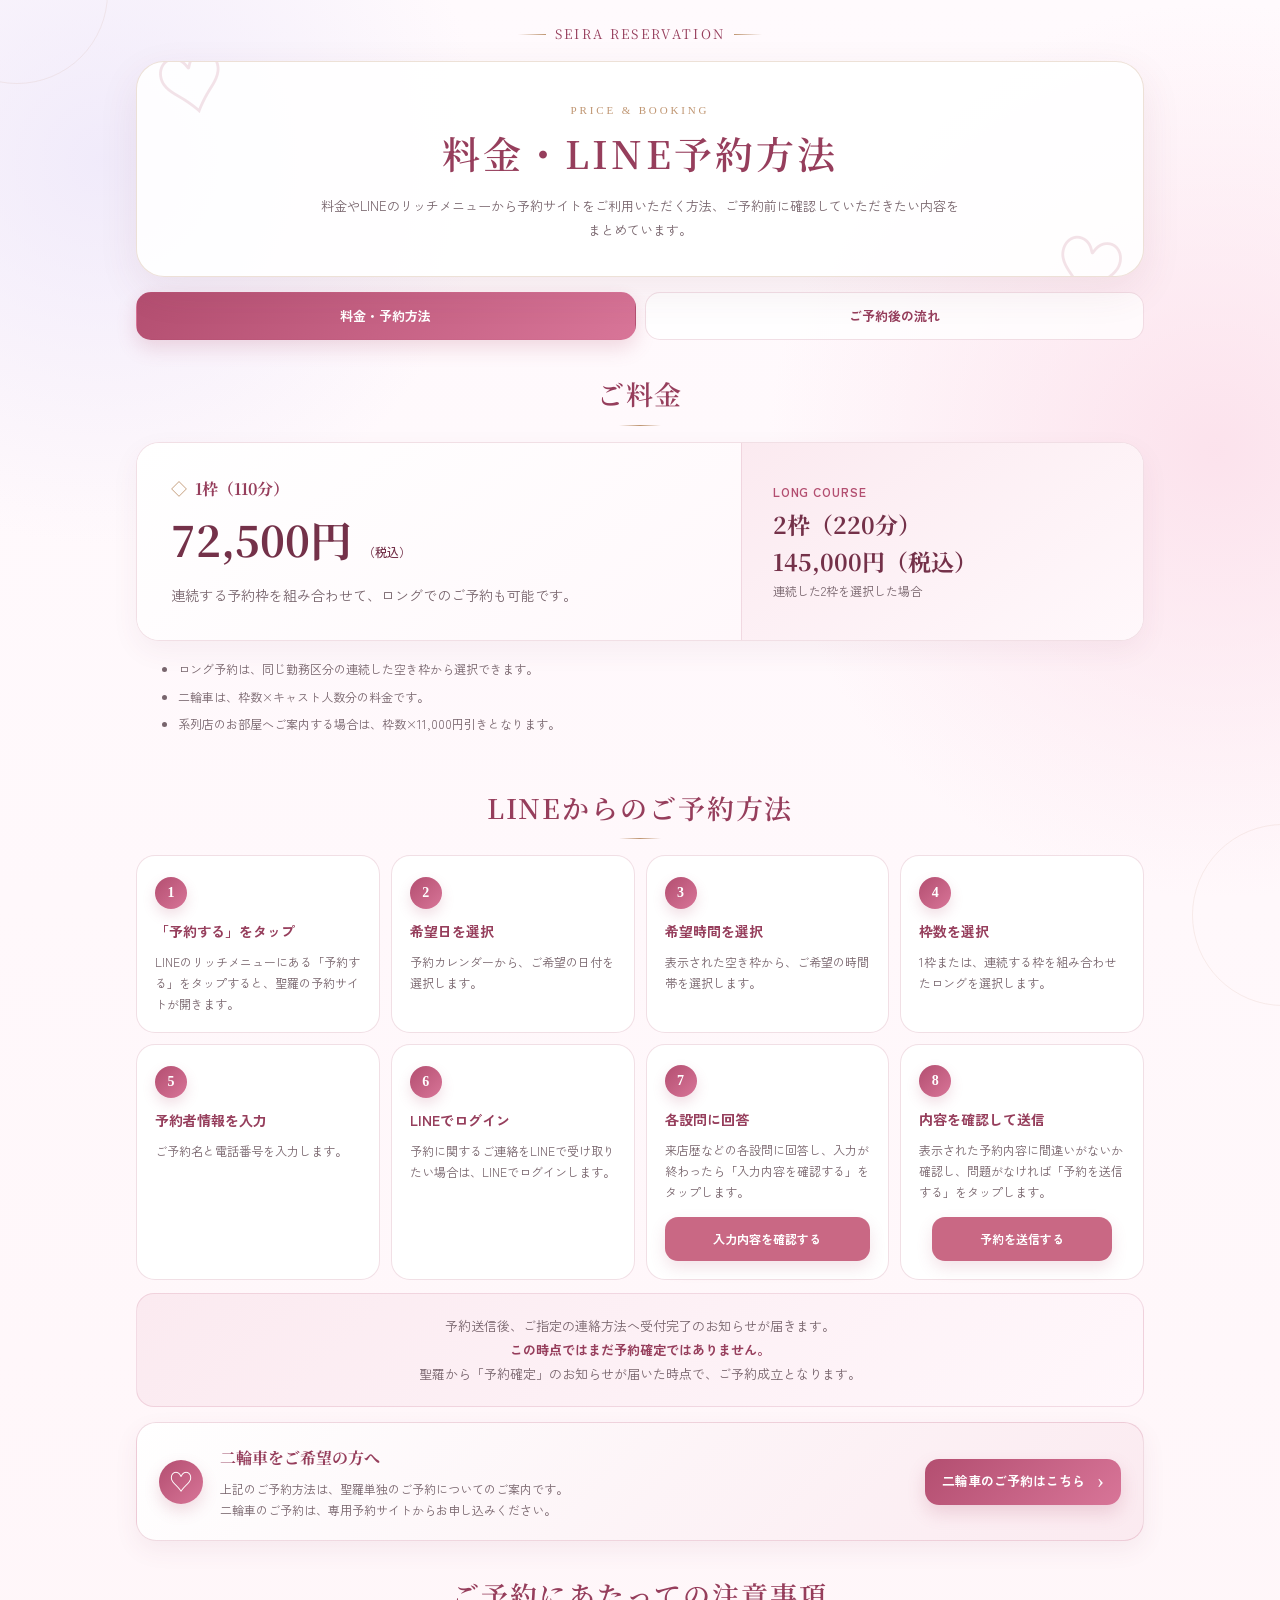
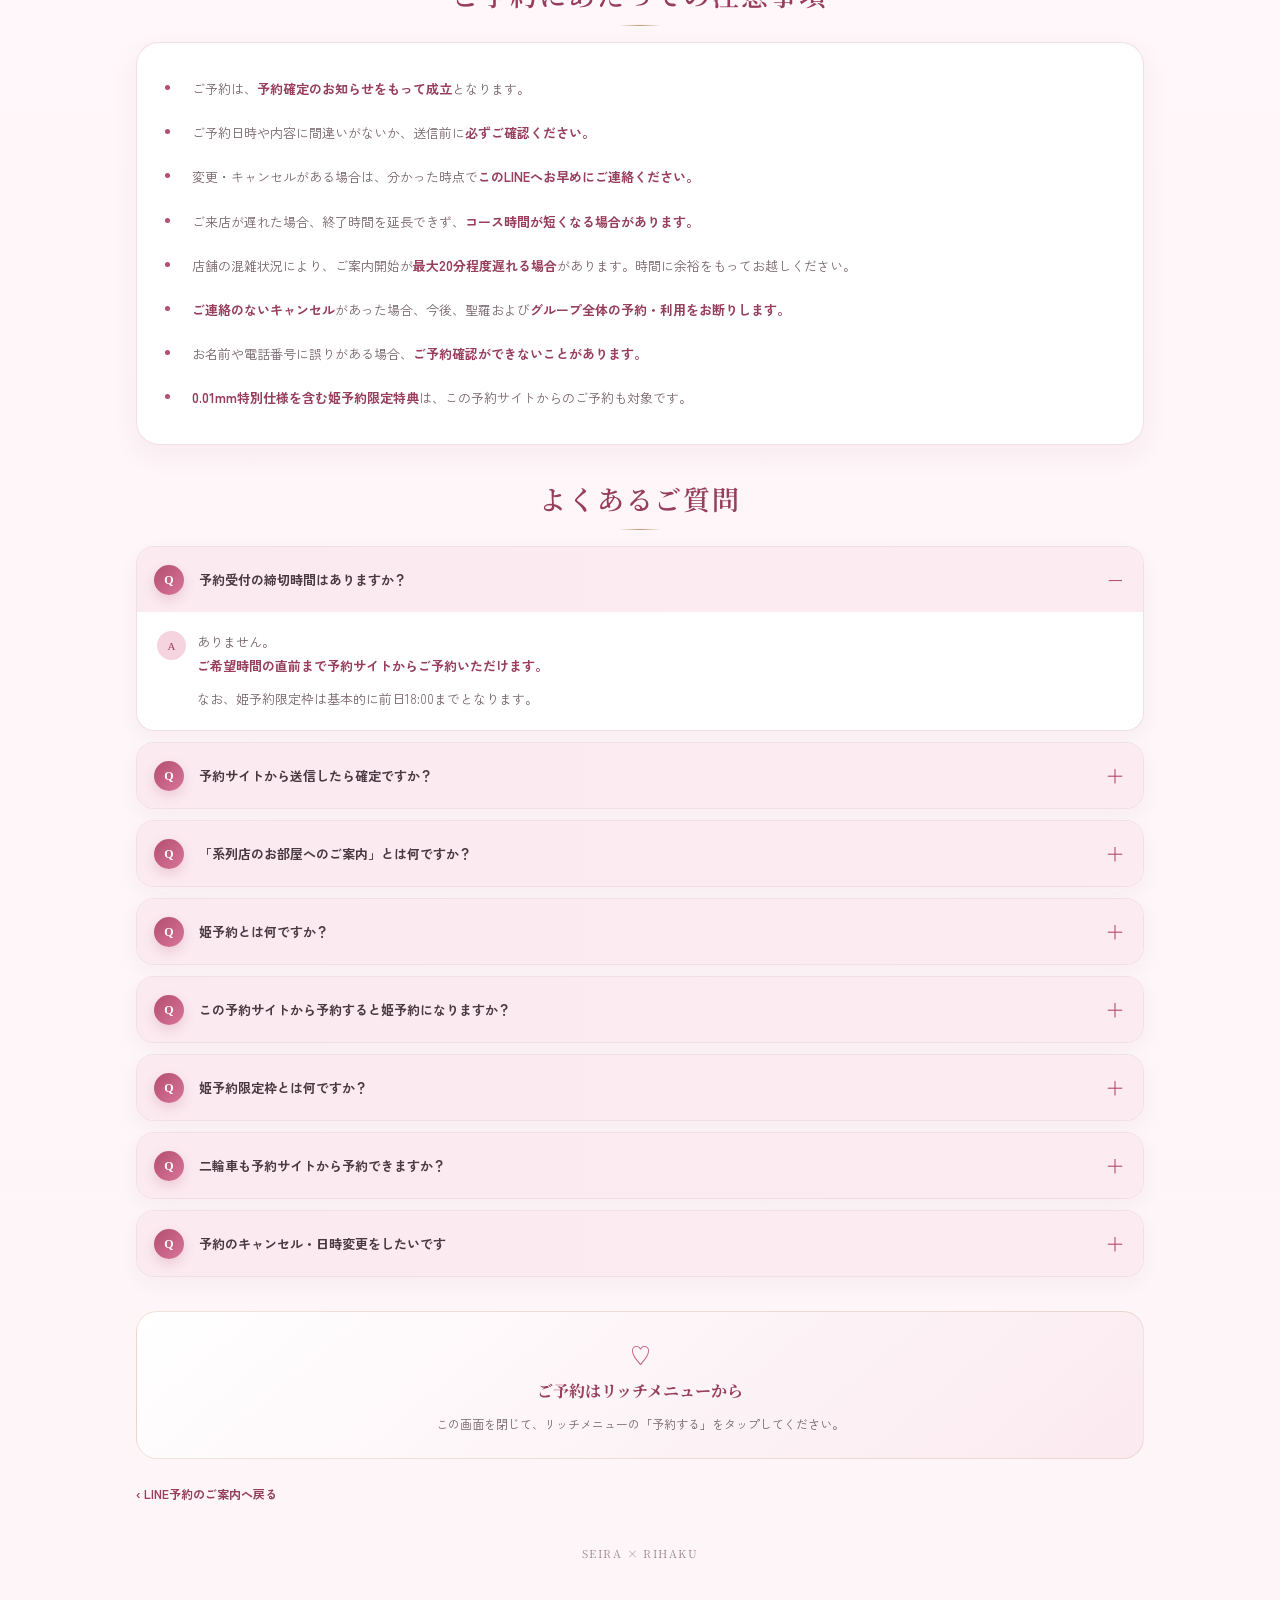
==== commit 3d954bb0: "Update index.html" ====
--- a/price-booking/index.html
+++ b/price-booking/index.html
@@ -87,7 +87,7 @@
           <li>変更・キャンセルがある場合は、分かった時点で<strong>このLINEへお早めにご連絡ください。</strong></li>
           <li>ご来店が遅れた場合、終了時間を延長できず、<strong>コース時間が短くなる場合があります。</strong></li>
           <li>店舗の混雑状況により、ご案内開始が<strong>最大20分程度遅れる場合</strong>があります。時間に余裕をもってお越しください。</li>
-          <li><strong>ご連絡のないキャンセル</strong>があった場合、今後、聖羅およびグループ全体の予約・利用をお断りします。</li>
+          <li><strong>ご連絡のないキャンセル</strong>があった場合、今後、聖羅および<strong>グループ全体の予約・利用をお断りします。</strong></li>
           <li>お名前や電話番号に誤りがある場合、<strong>ご予約確認ができないことがあります。</strong></li>
           <li><strong>0.01mm特別仕様を含む姫予約限定特典</strong>は、この予約サイトからのご予約も対象です。</li>
         </ul>
--- a/assets/style.css
+++ b/assets/style.css
@@ -274,7 +274,7 @@
 
 .method-grid {
   display: grid;
-  grid-template-columns: repeat(3, minmax(0, 1fr));
+  grid-template-columns: repeat(4, minmax(0, 1fr));
   gap: 11px;
 }
 
@@ -314,6 +314,37 @@
   color: var(--muted);
   font-size: 12px;
   line-height: 1.75;
+}
+
+.method-step-action {
+  display: flex;
+  flex-direction: column;
+}
+
+.guide-button-preview {
+  display: flex;
+  width: 100%;
+  min-height: 44px;
+  align-items: center;
+  justify-content: center;
+  margin-top: auto;
+  padding: 10px 12px;
+  border-radius: 13px;
+  background: #c96884;
+  color: #fff;
+  font-size: 12px;
+  font-weight: 700;
+  line-height: 1.4;
+  text-align: center;
+  user-select: none;
+  box-shadow: 0 7px 16px rgba(179, 78, 112, .16);
+}
+
+.method-step-action p + .guide-button-preview { margin-top: 15px; }
+
+.guide-button-preview-send {
+  width: min(100%, 180px);
+  align-self: center;
 }
 
 .important-box {
@@ -650,6 +681,10 @@
 .portal-link span { color: var(--gold); font-family: Georgia, serif; font-size: 11px; letter-spacing: .2em; }
 .portal-link strong { display: block; margin-top: 4px; font-family: var(--serif); font-size: 19px; }
 .portal-link p { margin: 6px 0 0; color: var(--muted); font-size: 12px; }
+
+@media (max-width: 900px) {
+  .method-grid { grid-template-columns: repeat(2, minmax(0, 1fr)); }
+}
 
 @media (max-width: 720px) {
   body { font-size: 15px; }
